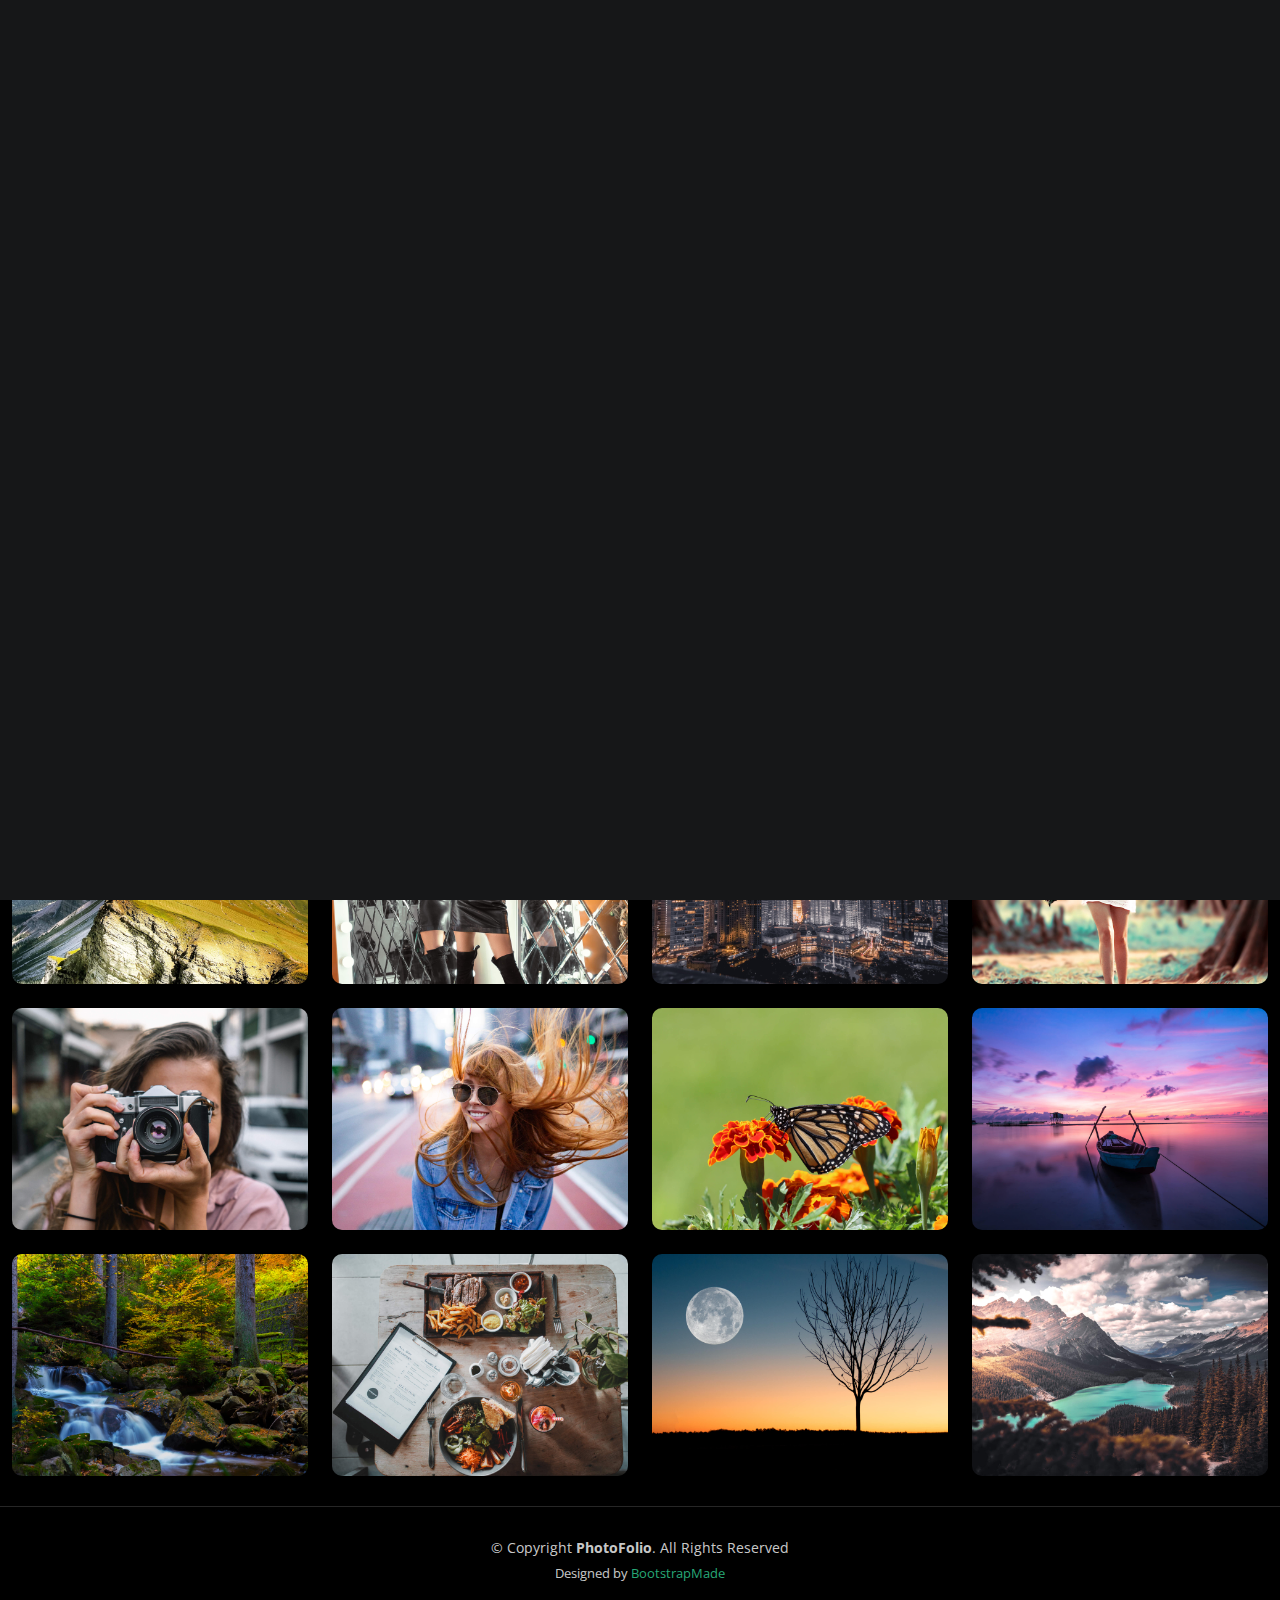
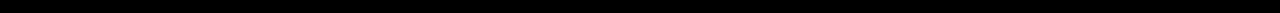
==== index.html @ cc8328d7 "Version 1.0.1" ====
<!DOCTYPE html>
<html lang="en">

<head>
  <meta charset="utf-8">
  <meta content="width=device-width, initial-scale=1.0" name="viewport">

  <title>PhotoFolio Bootstrap Template - Index</title>
  <meta content="" name="description">
  <meta content="" name="keywords">

  <!-- Favicons -->
  <link href="assets/img/favicon.png" rel="icon">
  <link href="assets/img/apple-touch-icon.png" rel="apple-touch-icon">

  <!-- Google Fonts -->
  <link rel="preconnect" href="https://fonts.googleapis.com">
  <link rel="preconnect" href="https://fonts.gstatic.com" crossorigin>
  <link href="https://fonts.googleapis.com/css2?family=Open+Sans:ital,wght@0,300;0,400;0,500;0,600;0,700;1,300;1,400;1,600;1,700&family=Inter:ital,wght@0,300;0,400;0,500;0,600;0,700;1,300;1,400;1,500;1,600;1,700&family=Cardo:ital,wght@0,400;0,700;1,400&display=swap" rel="stylesheet">

  <!-- Vendor CSS Files -->
  <link href="assets/vendor/bootstrap/css/bootstrap.min.css" rel="stylesheet">
  <link href="assets/vendor/bootstrap-icons/bootstrap-icons.css" rel="stylesheet">
  <link href="assets/vendor/swiper/swiper-bundle.min.css" rel="stylesheet">
  <link href="assets/vendor/glightbox/css/glightbox.min.css" rel="stylesheet">
  <link href="assets/vendor/aos/aos.css" rel="stylesheet">

  <!-- Template Main CSS File -->
  <link href="assets/css/main.css" rel="stylesheet">

  <!-- =======================================================
  * Template Name: PhotoFolio
  * Updated: Jul 27 2023 with Bootstrap v5.3.1
  * Template URL: https://bootstrapmade.com/photofolio-bootstrap-photography-website-template/
  * Author: BootstrapMade.com
  * License: https://bootstrapmade.com/license/
  ======================================================== -->
</head>

<body>

  <!-- ======= Header ======= -->
  <header id="header" class="header d-flex align-items-center fixed-top">
    <div class="container-fluid d-flex align-items-center justify-content-between">

      <a href="index.html" class="logo d-flex align-items-center  me-auto me-lg-0">
        <!-- Uncomment the line below if you also wish to use an image logo -->
        <!-- <img src="assets/img/logo.png" alt=""> -->
        <i class="bi bi-camera"></i>
        <h1>PhotoFolio</h1>
      </a>

      <nav id="navbar" class="navbar">
        <ul>
          <li><a href="index.html" class="active">Home</a></li>
          <li><a href="about.html">About</a></li>
          <li class="dropdown"><a href="#"><span>Gallery</span> <i class="bi bi-chevron-down dropdown-indicator"></i></a>
            <ul>
              <li><a href="gallery.html">Nature</a></li>
              <li><a href="gallery.html">People</a></li>
              <li><a href="gallery.html">Architecture</a></li>
              <li><a href="gallery.html">Animals</a></li>
              <li><a href="gallery.html">Sports</a></li>
              <li><a href="gallery.html">Travel</a></li>
              <li class="dropdown"><a href="#"><span>Sub Menu</span> <i class="bi bi-chevron-down dropdown-indicator"></i></a>
                <ul>
                  <li><a href="#">Sub Menu 1</a></li>
                  <li><a href="#">Sub Menu 2</a></li>
                  <li><a href="#">Sub Menu 3</a></li>
                </ul>
              </li>
            </ul>
          </li>
          <li><a href="services.html">Services</a></li>
          <li><a href="contact.html">Contact</a></li>
        </ul>
      </nav><!-- .navbar -->

      <div class="header-social-links">
        <a href="#" class="twitter"><i class="bi bi-twitter"></i></a>
        <a href="#" class="facebook"><i class="bi bi-facebook"></i></a>
        <a href="#" class="instagram"><i class="bi bi-instagram"></i></a>
        <a href="#" class="linkedin"><i class="bi bi-linkedin"></i></i></a>
      </div>
      <i class="mobile-nav-toggle mobile-nav-show bi bi-list"></i>
      <i class="mobile-nav-toggle mobile-nav-hide d-none bi bi-x"></i>

    </div>
  </header><!-- End Header -->

  <!-- ======= Hero Section ======= -->
  <section id="hero" class="hero d-flex flex-column justify-content-center align-items-center" data-aos="fade" data-aos-delay="1500">
    <div class="container">
      <div class="row justify-content-center">
        <div class="col-lg-6 text-center">
          <h2>I'm <span>Jenny Wilson</span> a Professional Photographer from New York City</h2>
          <p>Blanditiis praesentium aliquam illum tempore incidunt debitis dolorem magni est deserunt sed qui libero. Qui voluptas amet.</p>
          <a href="contact.html" class="btn-get-started">Available for hire</a>
        </div>
      </div>
    </div>
  </section><!-- End Hero Section -->

  <main id="main" data-aos="fade" data-aos-delay="1500">

    <!-- ======= Gallery Section ======= -->
    <section id="gallery" class="gallery">
      <div class="container-fluid">

        <div class="row gy-4 justify-content-center">
          <div class="col-xl-3 col-lg-4 col-md-6">
            <div class="gallery-item h-100">
              <img src="assets/img/gallery/gallery-1.jpg" class="img-fluid" alt="">
              <div class="gallery-links d-flex align-items-center justify-content-center">
                <a href="assets/img/gallery/gallery-1.jpg" title="Gallery 1" class="glightbox preview-link"><i class="bi bi-arrows-angle-expand"></i></a>
                <a href="gallery-single.html" class="details-link"><i class="bi bi-link-45deg"></i></a>
              </div>
            </div>
          </div><!-- End Gallery Item -->
          <div class="col-xl-3 col-lg-4 col-md-6">
            <div class="gallery-item h-100">
              <img src="assets/img/gallery/gallery-2.jpg" class="img-fluid" alt="">
              <div class="gallery-links d-flex align-items-center justify-content-center">
                <a href="assets/img/gallery/gallery-2.jpg" title="Gallery 2" class="glightbox preview-link"><i class="bi bi-arrows-angle-expand"></i></a>
                <a href="gallery-single.html" class="details-link"><i class="bi bi-link-45deg"></i></a>
              </div>
            </div>
          </div><!-- End Gallery Item -->
          <div class="col-xl-3 col-lg-4 col-md-6">
            <div class="gallery-item h-100">
              <img src="assets/img/gallery/gallery-3.jpg" class="img-fluid" alt="">
              <div class="gallery-links d-flex align-items-center justify-content-center">
                <a href="assets/img/gallery/gallery-3.jpg" title="Gallery 3" class="glightbox preview-link"><i class="bi bi-arrows-angle-expand"></i></a>
                <a href="gallery-single.html" class="details-link"><i class="bi bi-link-45deg"></i></a>
              </div>
            </div>
          </div><!-- End Gallery Item -->
          <div class="col-xl-3 col-lg-4 col-md-6">
            <div class="gallery-item h-100">
              <img src="assets/img/gallery/gallery-4.jpg" class="img-fluid" alt="">
              <div class="gallery-links d-flex align-items-center justify-content-center">
                <a href="assets/img/gallery/gallery-4.jpg" title="Gallery 4" class="glightbox preview-link"><i class="bi bi-arrows-angle-expand"></i></a>
                <a href="gallery-single.html" class="details-link"><i class="bi bi-link-45deg"></i></a>
              </div>
            </div>
          </div><!-- End Gallery Item -->
          <div class="col-xl-3 col-lg-4 col-md-6">
            <div class="gallery-item h-100">
              <img src="assets/img/gallery/gallery-5.jpg" class="img-fluid" alt="">
              <div class="gallery-links d-flex align-items-center justify-content-center">
                <a href="assets/img/gallery/gallery-5.jpg" title="Gallery 5" class="glightbox preview-link"><i class="bi bi-arrows-angle-expand"></i></a>
                <a href="gallery-single.html" class="details-link"><i class="bi bi-link-45deg"></i></a>
              </div>
            </div>
          </div><!-- End Gallery Item -->
          <div class="col-xl-3 col-lg-4 col-md-6">
            <div class="gallery-item h-100">
              <img src="assets/img/gallery/gallery-6.jpg" class="img-fluid" alt="">
              <div class="gallery-links d-flex align-items-center justify-content-center">
                <a href="assets/img/gallery/gallery-6.jpg" title="Gallery 6" class="glightbox preview-link"><i class="bi bi-arrows-angle-expand"></i></a>
                <a href="gallery-single.html" class="details-link"><i class="bi bi-link-45deg"></i></a>
              </div>
            </div>
          </div><!-- End Gallery Item -->
          <div class="col-xl-3 col-lg-4 col-md-6">
            <div class="gallery-item h-100">
              <img src="assets/img/gallery/gallery-7.jpg" class="img-fluid" alt="">
              <div class="gallery-links d-flex align-items-center justify-content-center">
                <a href="assets/img/gallery/gallery-7.jpg" title="Gallery 7" class="glightbox preview-link"><i class="bi bi-arrows-angle-expand"></i></a>
                <a href="gallery-single.html" class="details-link"><i class="bi bi-link-45deg"></i></a>
              </div>
            </div>
          </div><!-- End Gallery Item -->
          <div class="col-xl-3 col-lg-4 col-md-6">
            <div class="gallery-item h-100">
              <img src="assets/img/gallery/gallery-8.jpg" class="img-fluid" alt="">
              <div class="gallery-links d-flex align-items-center justify-content-center">
                <a href="assets/img/gallery/gallery-8.jpg" title="Gallery 8" class="glightbox preview-link"><i class="bi bi-arrows-angle-expand"></i></a>
                <a href="gallery-single.html" class="details-link"><i class="bi bi-link-45deg"></i></a>
              </div>
            </div>
          </div><!-- End Gallery Item -->
          <div class="col-xl-3 col-lg-4 col-md-6">
            <div class="gallery-item h-100">
              <img src="assets/img/gallery/gallery-9.jpg" class="img-fluid" alt="">
              <div class="gallery-links d-flex align-items-center justify-content-center">
                <a href="assets/img/gallery/gallery-9.jpg" title="Gallery 9" class="glightbox preview-link"><i class="bi bi-arrows-angle-expand"></i></a>
                <a href="gallery-single.html" class="details-link"><i class="bi bi-link-45deg"></i></a>
              </div>
            </div>
          </div><!-- End Gallery Item -->
          <div class="col-xl-3 col-lg-4 col-md-6">
            <div class="gallery-item h-100">
              <img src="assets/img/gallery/gallery-10.jpg" class="img-fluid" alt="">
              <div class="gallery-links d-flex align-items-center justify-content-center">
                <a href="assets/img/gallery/gallery-10.jpg" title="Gallery 10" class="glightbox preview-link"><i class="bi bi-arrows-angle-expand"></i></a>
                <a href="gallery-single.html" class="details-link"><i class="bi bi-link-45deg"></i></a>
              </div>
            </div>
          </div><!-- End Gallery Item -->
          <div class="col-xl-3 col-lg-4 col-md-6">
            <div class="gallery-item h-100">
              <img src="assets/img/gallery/gallery-11.jpg" class="img-fluid" alt="">
              <div class="gallery-links d-flex align-items-center justify-content-center">
                <a href="assets/img/gallery/gallery-11.jpg" title="Gallery 11" class="glightbox preview-link"><i class="bi bi-arrows-angle-expand"></i></a>
                <a href="gallery-single.html" class="details-link"><i class="bi bi-link-45deg"></i></a>
              </div>
            </div>
          </div><!-- End Gallery Item -->
          <div class="col-xl-3 col-lg-4 col-md-6">
            <div class="gallery-item h-100">
              <img src="assets/img/gallery/gallery-12.jpg" class="img-fluid" alt="">
              <div class="gallery-links d-flex align-items-center justify-content-center">
                <a href="assets/img/gallery/gallery-12.jpg" title="Gallery 12" class="glightbox preview-link"><i class="bi bi-arrows-angle-expand"></i></a>
                <a href="gallery-single.html" class="details-link"><i class="bi bi-link-45deg"></i></a>
              </div>
            </div>
          </div><!-- End Gallery Item -->
          <div class="col-xl-3 col-lg-4 col-md-6">
            <div class="gallery-item h-100">
              <img src="assets/img/gallery/gallery-13.jpg" class="img-fluid" alt="">
              <div class="gallery-links d-flex align-items-center justify-content-center">
                <a href="assets/img/gallery/gallery-13.jpg" title="Gallery 13" class="glightbox preview-link"><i class="bi bi-arrows-angle-expand"></i></a>
                <a href="gallery-single.html" class="details-link"><i class="bi bi-link-45deg"></i></a>
              </div>
            </div>
          </div><!-- End Gallery Item -->
          <div class="col-xl-3 col-lg-4 col-md-6">
            <div class="gallery-item h-100">
              <img src="assets/img/gallery/gallery-14.jpg" class="img-fluid" alt="">
              <div class="gallery-links d-flex align-items-center justify-content-center">
                <a href="assets/img/gallery/gallery-14.jpg" title="Gallery 14" class="glightbox preview-link"><i class="bi bi-arrows-angle-expand"></i></a>
                <a href="gallery-single.html" class="details-link"><i class="bi bi-link-45deg"></i></a>
              </div>
            </div>
          </div><!-- End Gallery Item -->
          <div class="col-xl-3 col-lg-4 col-md-6">
            <div class="gallery-item h-100">
              <img src="assets/img/gallery/gallery-15.jpg" class="img-fluid" alt="">
              <div class="gallery-links d-flex align-items-center justify-content-center">
                <a href="assets/img/gallery/gallery-15.jpg" title="Gallery 15" class="glightbox preview-link"><i class="bi bi-arrows-angle-expand"></i></a>
                <a href="gallery-single.html" class="details-link"><i class="bi bi-link-45deg"></i></a>
              </div>
            </div>
          </div><!-- End Gallery Item -->
          <div class="col-xl-3 col-lg-4 col-md-6">
            <div class="gallery-item h-100">
              <img src="assets/img/gallery/gallery-16.jpg" class="img-fluid" alt="">
              <div class="gallery-links d-flex align-items-center justify-content-center">
                <a href="assets/img/gallery/gallery-16.jpg" title="Gallery 16" class="glightbox preview-link"><i class="bi bi-arrows-angle-expand"></i></a>
                <a href="gallery-single.html" class="details-link"><i class="bi bi-link-45deg"></i></a>
              </div>
            </div>
          </div><!-- End Gallery Item -->

        </div>

      </div>
    </section><!-- End Gallery Section -->

  </main><!-- End #main -->

  <!-- ======= Footer ======= -->
  <footer id="footer" class="footer">
    <div class="container">
      <div class="copyright">
        &copy; Copyright <strong><span>PhotoFolio</span></strong>. All Rights Reserved
      </div>
      <div class="credits">
        <!-- All the links in the footer should remain intact. -->
        <!-- You can delete the links only if you purchased the pro version. -->
        <!-- Licensing information: https://bootstrapmade.com/license/ -->
        <!-- Purchase the pro version with working PHP/AJAX contact form: https://bootstrapmade.com/photofolio-bootstrap-photography-website-template/ -->
        Designed by <a href="https://bootstrapmade.com/">BootstrapMade</a>
      </div>
    </div>
  </footer><!-- End Footer -->

  <a href="#" class="scroll-top d-flex align-items-center justify-content-center"><i class="bi bi-arrow-up-short"></i></a>

  <div id="preloader">
    <div class="line"></div>
  </div>

  <!-- Vendor JS Files -->
  <script src="assets/vendor/bootstrap/js/bootstrap.bundle.min.js"></script>
  <script src="assets/vendor/swiper/swiper-bundle.min.js"></script>
  <script src="assets/vendor/glightbox/js/glightbox.min.js"></script>
  <script src="assets/vendor/aos/aos.js"></script>
  <script src="assets/vendor/php-email-form/validate.js"></script>

  <!-- Template Main JS File -->
  <script src="assets/js/main.js"></script>

</body>

</html>
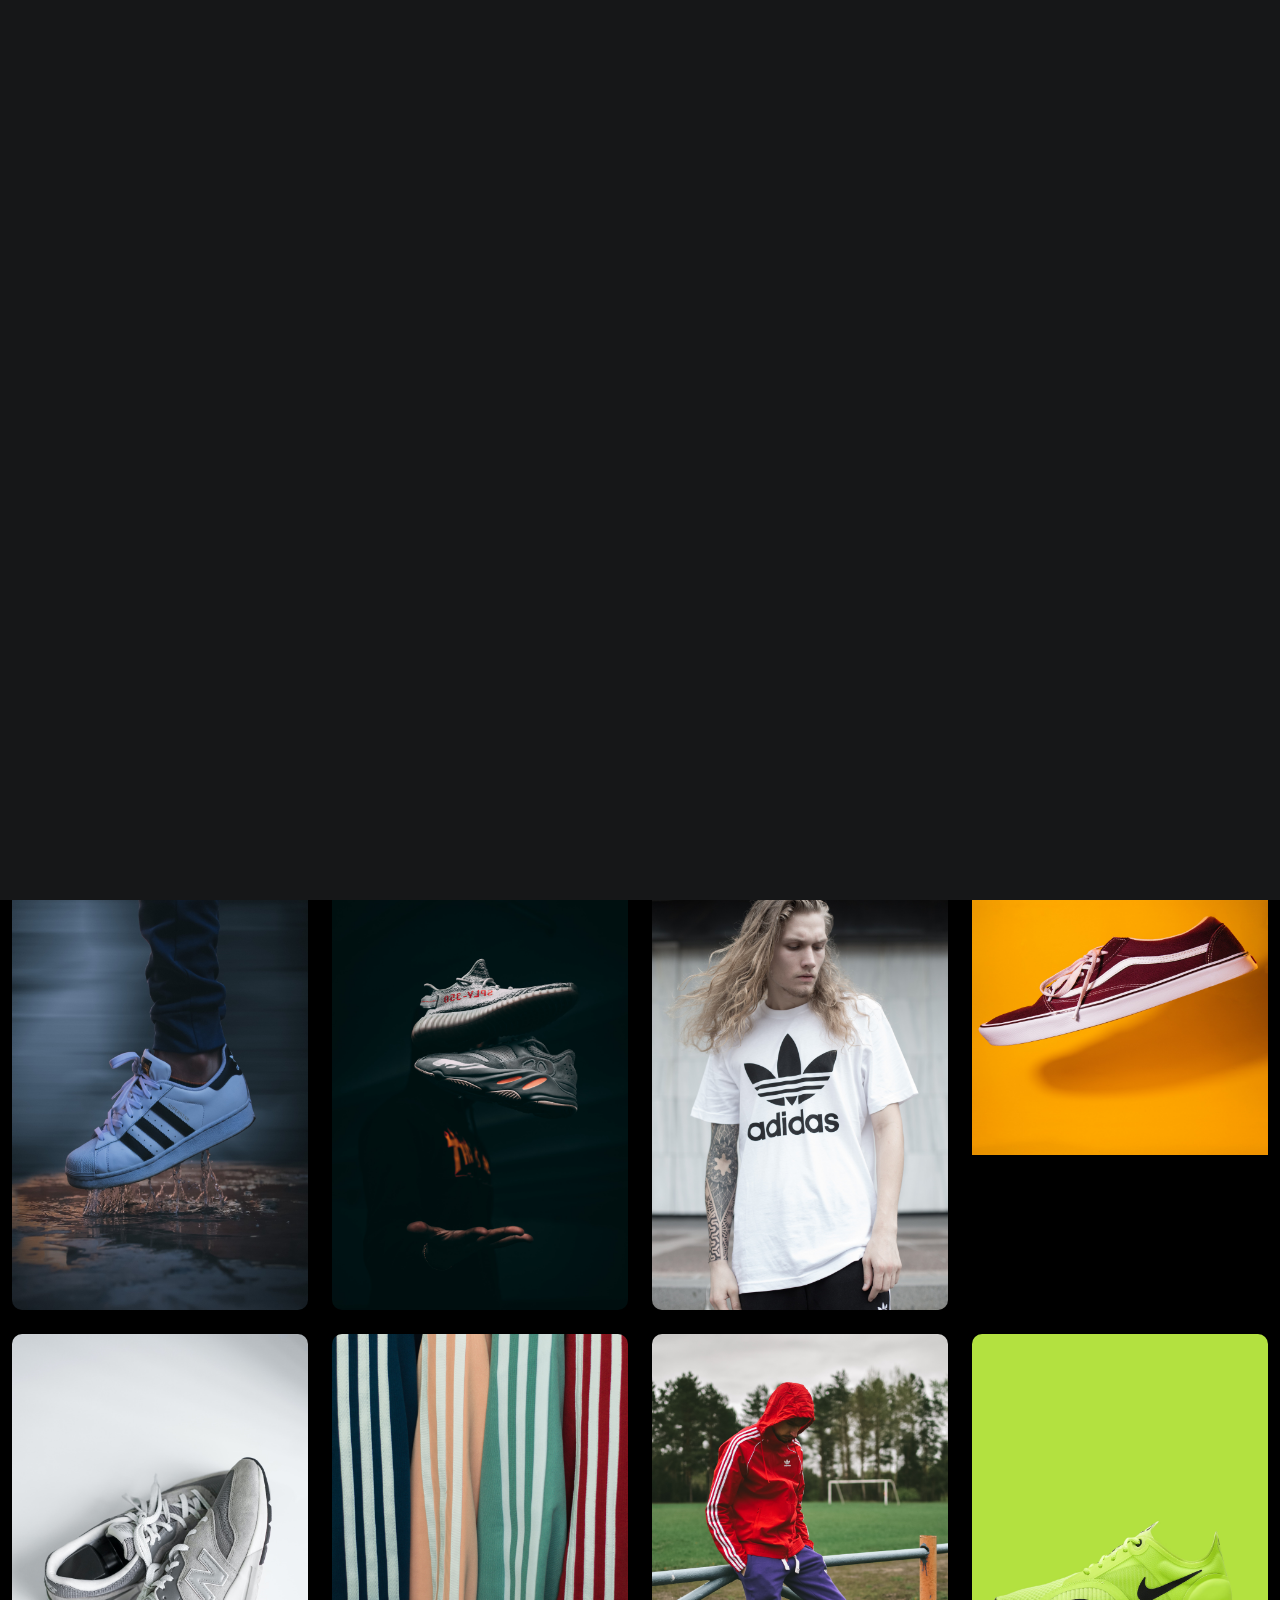
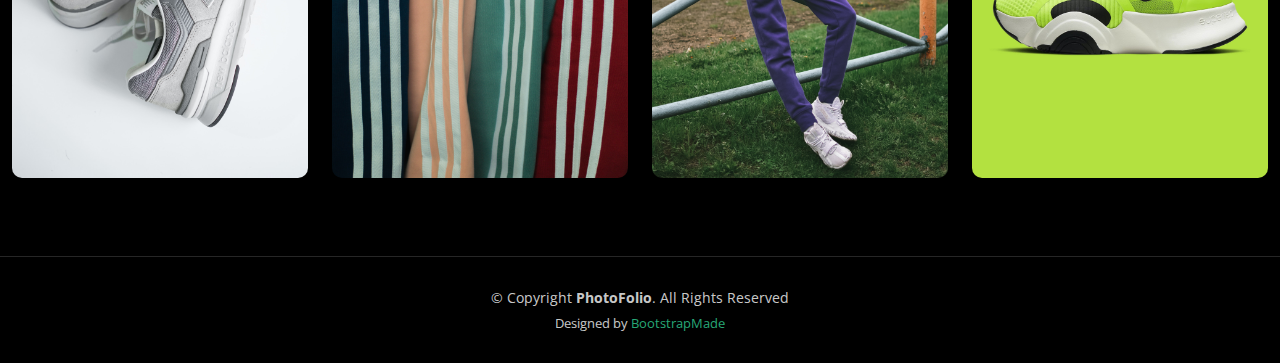
==== commit a6a28ee8: "Version 1.0.2" ====
--- a/index.html
+++ b/index.html
@@ -5,7 +5,7 @@
   <meta charset="utf-8">
   <meta content="width=device-width, initial-scale=1.0" name="viewport">
 
-  <title>PhotoFolio Bootstrap Template - Index</title>
+  <title>Tienda Virtual de Isaac - Sports ⚡⚡⚡</title>
   <meta content="" name="description">
   <meta content="" name="keywords">
 
@@ -47,7 +47,7 @@
         <!-- Uncomment the line below if you also wish to use an image logo -->
         <!-- <img src="assets/img/logo.png" alt=""> -->
         <i class="bi bi-camera"></i>
-        <h1>PhotoFolio</h1>
+        <h1>Logo</h1>
       </a>
 
       <nav id="navbar" class="navbar">
@@ -93,8 +93,8 @@
     <div class="container">
       <div class="row justify-content-center">
         <div class="col-lg-6 text-center">
-          <h2>I'm <span>Jenny Wilson</span> a Professional Photographer from New York City</h2>
-          <p>Blanditiis praesentium aliquam illum tempore incidunt debitis dolorem magni est deserunt sed qui libero. Qui voluptas amet.</p>
+          <h2>Tienda Sports</h2>
+          <p>Tienda Virtual, canzado deportivo, camisetas, playeras, y mas.</p>
           <a href="contact.html" class="btn-get-started">Available for hire</a>
         </div>
       </div>
@@ -113,9 +113,9 @@
               <img src="assets/img/gallery/gallery-1.jpg" class="img-fluid" alt="">
               <div class="gallery-links d-flex align-items-center justify-content-center">
                 <a href="assets/img/gallery/gallery-1.jpg" title="Gallery 1" class="glightbox preview-link"><i class="bi bi-arrows-angle-expand"></i></a>
-                <a href="gallery-single.html" class="details-link"><i class="bi bi-link-45deg"></i></a>
-              </div>
-            </div>
+                <a href="gallery-single.html" class="details-link"><i class="bi bi-link-45deg"></i>sdsd</a>
+              </div> asas
+            </div> 
           </div><!-- End Gallery Item -->
           <div class="col-xl-3 col-lg-4 col-md-6">
             <div class="gallery-item h-100">
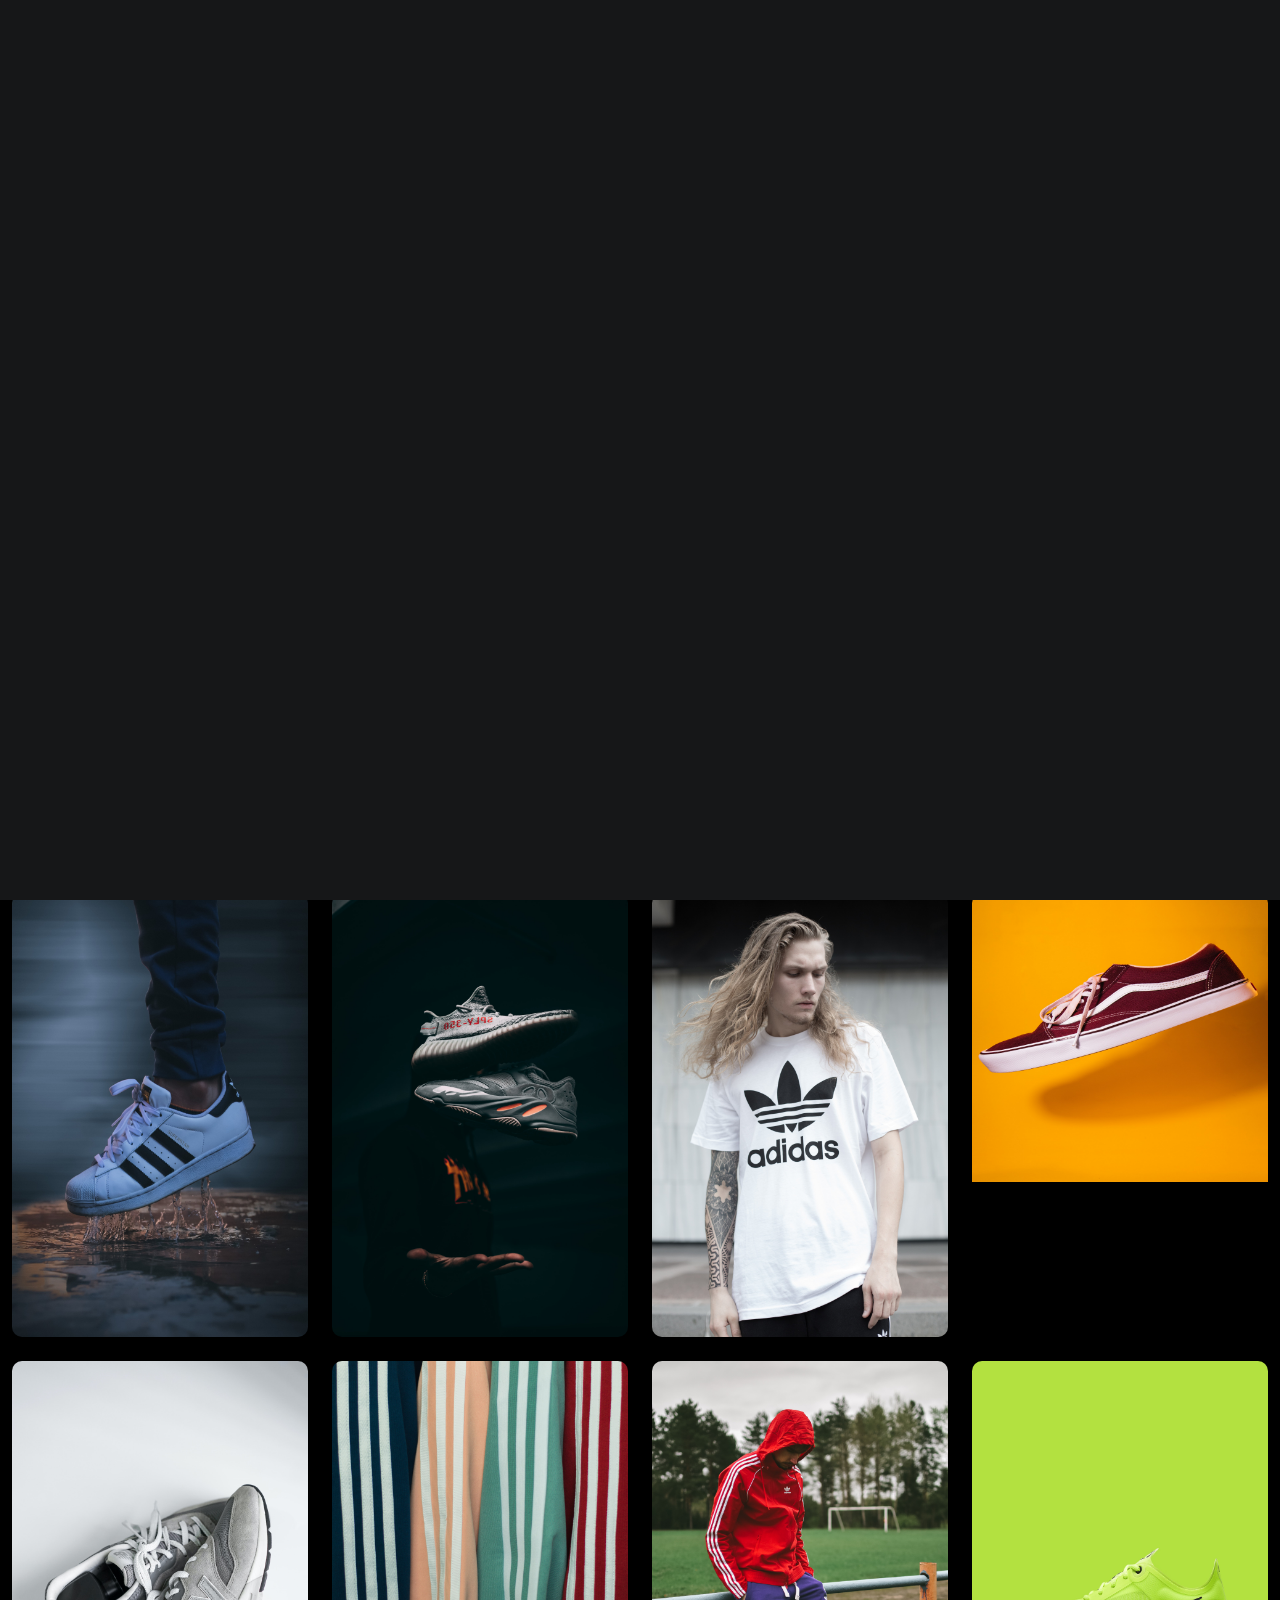
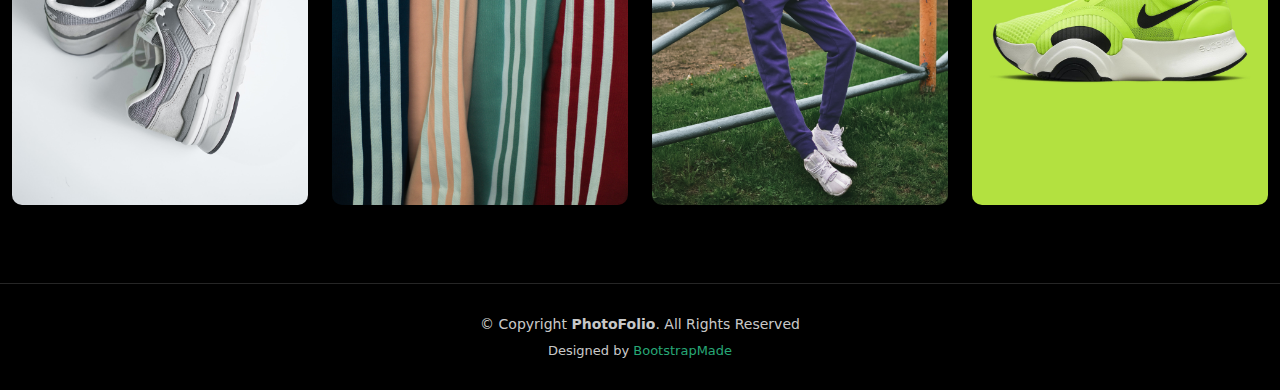
==== commit efcae4f6: "Version 1.5.1" ====
--- a/index.html
+++ b/index.html
@@ -5,7 +5,7 @@
   <meta charset="utf-8">
   <meta content="width=device-width, initial-scale=1.0" name="viewport">
 
-  <title>Tienda Virtual de Isaac - Sports ⚡⚡⚡</title>
+  <title>⚡⚡ EMPORIUM SPORTS ⚡⚡</title>
   <meta content="" name="description">
   <meta content="" name="keywords">
 
@@ -13,10 +13,10 @@
   <link href="assets/img/favicon.png" rel="icon">
   <link href="assets/img/apple-touch-icon.png" rel="apple-touch-icon">
 
-  <!-- Google Fonts -->
+  <!-- Google Fonts 
   <link rel="preconnect" href="https://fonts.googleapis.com">
   <link rel="preconnect" href="https://fonts.gstatic.com" crossorigin>
-  <link href="https://fonts.googleapis.com/css2?family=Open+Sans:ital,wght@0,300;0,400;0,500;0,600;0,700;1,300;1,400;1,600;1,700&family=Inter:ital,wght@0,300;0,400;0,500;0,600;0,700;1,300;1,400;1,500;1,600;1,700&family=Cardo:ital,wght@0,400;0,700;1,400&display=swap" rel="stylesheet">
+    <link href="https://fonts.googleapis.com/css2?family=Open+Sans:ital,wght@0,300;0,400;0,500;0,600;0,700;1,300;1,400;1,600;1,700&family=Inter:ital,wght@0,300;0,400;0,500;0,600;0,700;1,300;1,400;1,500;1,600;1,700&family=Cardo:ital,wght@0,400;0,700;1,400&display=swap" rel="stylesheet"> -->
 
   <!-- Vendor CSS Files -->
   <link href="assets/vendor/bootstrap/css/bootstrap.min.css" rel="stylesheet">
@@ -27,6 +27,13 @@
 
   <!-- Template Main CSS File -->
   <link href="assets/css/main.css" rel="stylesheet">
+
+  <style type="text/css">
+    
+
+
+  </style>
+
 
   <!-- =======================================================
   * Template Name: PhotoFolio
@@ -35,6 +42,7 @@
   * Author: BootstrapMade.com
   * License: https://bootstrapmade.com/license/
   ======================================================== -->
+
 </head>
 
 <body>
@@ -47,7 +55,7 @@
         <!-- Uncomment the line below if you also wish to use an image logo -->
         <!-- <img src="assets/img/logo.png" alt=""> -->
         <i class="bi bi-camera"></i>
-        <h1>Logo</h1>
+        <h1> EMPORIUM SPORTS ⚡</h1>
       </a>
 
       <nav id="navbar" class="navbar">
@@ -93,7 +101,9 @@
     <div class="container">
       <div class="row justify-content-center">
         <div class="col-lg-6 text-center">
-          <h2>Tienda Sports</h2>
+          <h2>
+           EMPORIUM SPORTS 
+         </h2>
           <p>Tienda Virtual, canzado deportivo, camisetas, playeras, y mas.</p>
           <a href="contact.html" class="btn-get-started">Available for hire</a>
         </div>
--- a/assets/css/main.css
+++ b/assets/css/main.css
@@ -12,8 +12,8 @@
 --------------------------------------------------------------*/
 /* Fonts */
 :root {
-  --font-default: "Open Sans", system-ui, -apple-system, "Segoe UI", Roboto, "Helvetica Neue", Arial, "Noto Sans", "Liberation Sans", sans-serif, "Apple Color Emoji", "Segoe UI Emoji", "Segoe UI Symbol", "Noto Color Emoji";
-  --font-primary: "Inter", sans-serif;
+  --font-default: "Open Sans", system-ui, -apple-system, "Segoe UI", "Helvetica Neue", Arial, "Noto Sans", "Liberation Sans", sans-serif, "Apple Color Emoji", "Segoe UI Emoji", "Segoe UI Symbol", "Noto Color Emoji";
+  --font-primary: 
   --font-secondary: "Cardo", sans-serif;
 }
 
@@ -49,12 +49,13 @@
 }
 
 h1,
-h2,
+
 h3,
 h4,
 h5,
 h6 {
-  font-family: var(--font-primary);
+  /*font-family: var(--font-primary);*/
+  
 }
 
 /*--------------------------------------------------------------
@@ -73,7 +74,7 @@
   letter-spacing: 2px;
   text-transform: uppercase;
   color: rgba(255, 255, 255, 0.6);
-  font-family: var(--font-primary);
+  
 }
 
 .section-header h2::after {
@@ -83,6 +84,7 @@
   display: inline-block;
   background: #5bd9a9;
   margin: 4px 10px;
+  
 }
 
 .section-header p {
@@ -107,7 +109,7 @@
   font-size: 56px;
   font-weight: 500;
   color: #fff;
-  font-family: var(--font-secondary);
+  
 }
 
 @media (max-width: 768px) {
@@ -298,12 +300,12 @@
   margin-right: 8px;
 }
 
-.header .logo h1 {
+.header .logo {
   font-size: 32px;
   margin: 0;
   font-weight: 400;
   color: #fff;
-  font-family: var(--font-secondary);
+  
 }
 
 .header .logo i {
@@ -585,7 +587,7 @@
 .about .content h2 {
   font-weight: 700;
   font-size: 24px;
-  color: var(--color-primary);
+  
 }
 
 .about .content ul {
@@ -878,7 +880,7 @@
   font-weight: 700;
   margin-bottom: 20px;
   color: #fff;
-  font-family: var(--font-secondary);
+  
 }
 
 .gallery-single .portfolio-description p {
@@ -1187,7 +1189,7 @@
   font-size: 38px;
   font-weight: 700;
   color: #fff;
-  font-family: var(--font-secondary);
+  
 }
 
 .hero h2 span {
@@ -1195,6 +1197,7 @@
   z-index: 1;
   padding: 0 5px;
   display: inline-block;
+  
 }
 
 .hero h2 span:before {
@@ -1204,7 +1207,8 @@
   bottom: 0;
   left: 0;
   right: 0;
-  background: var(--color-primary);
+  
+
   z-index: -1;
 }
 
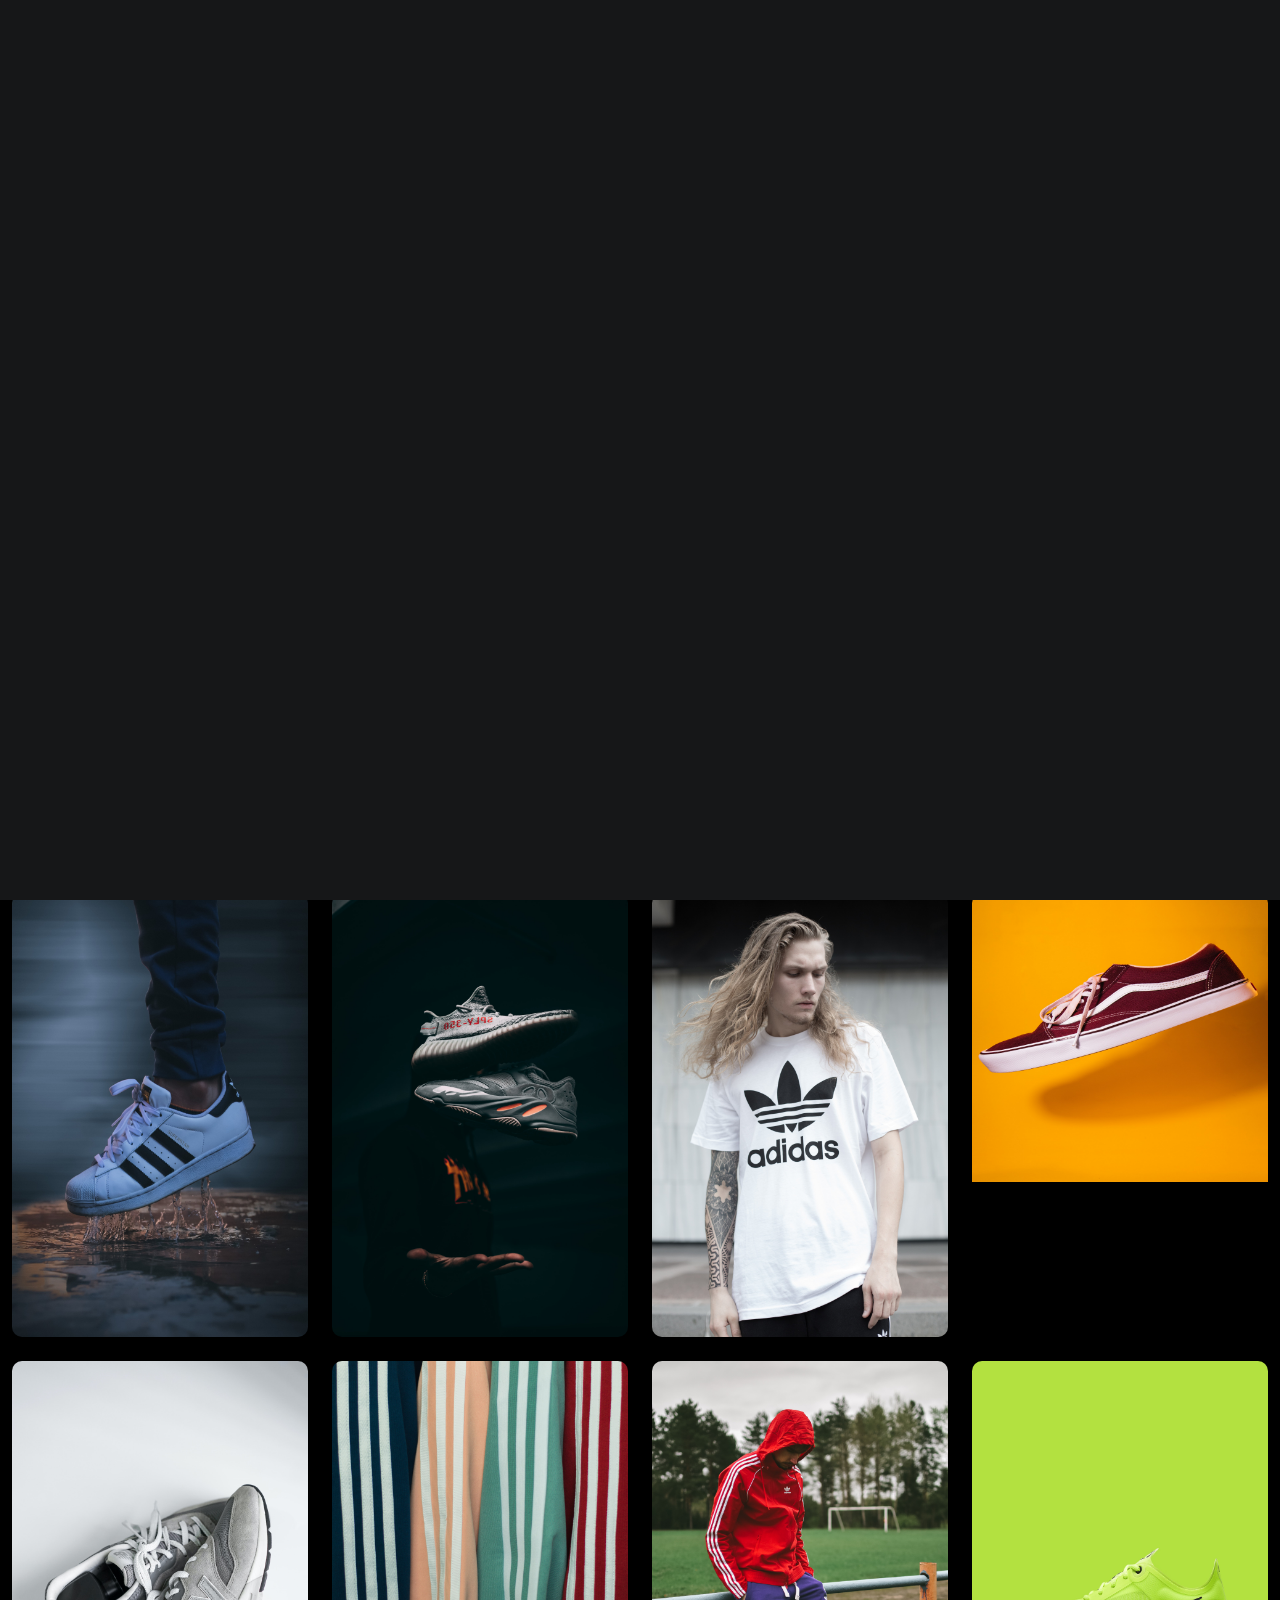
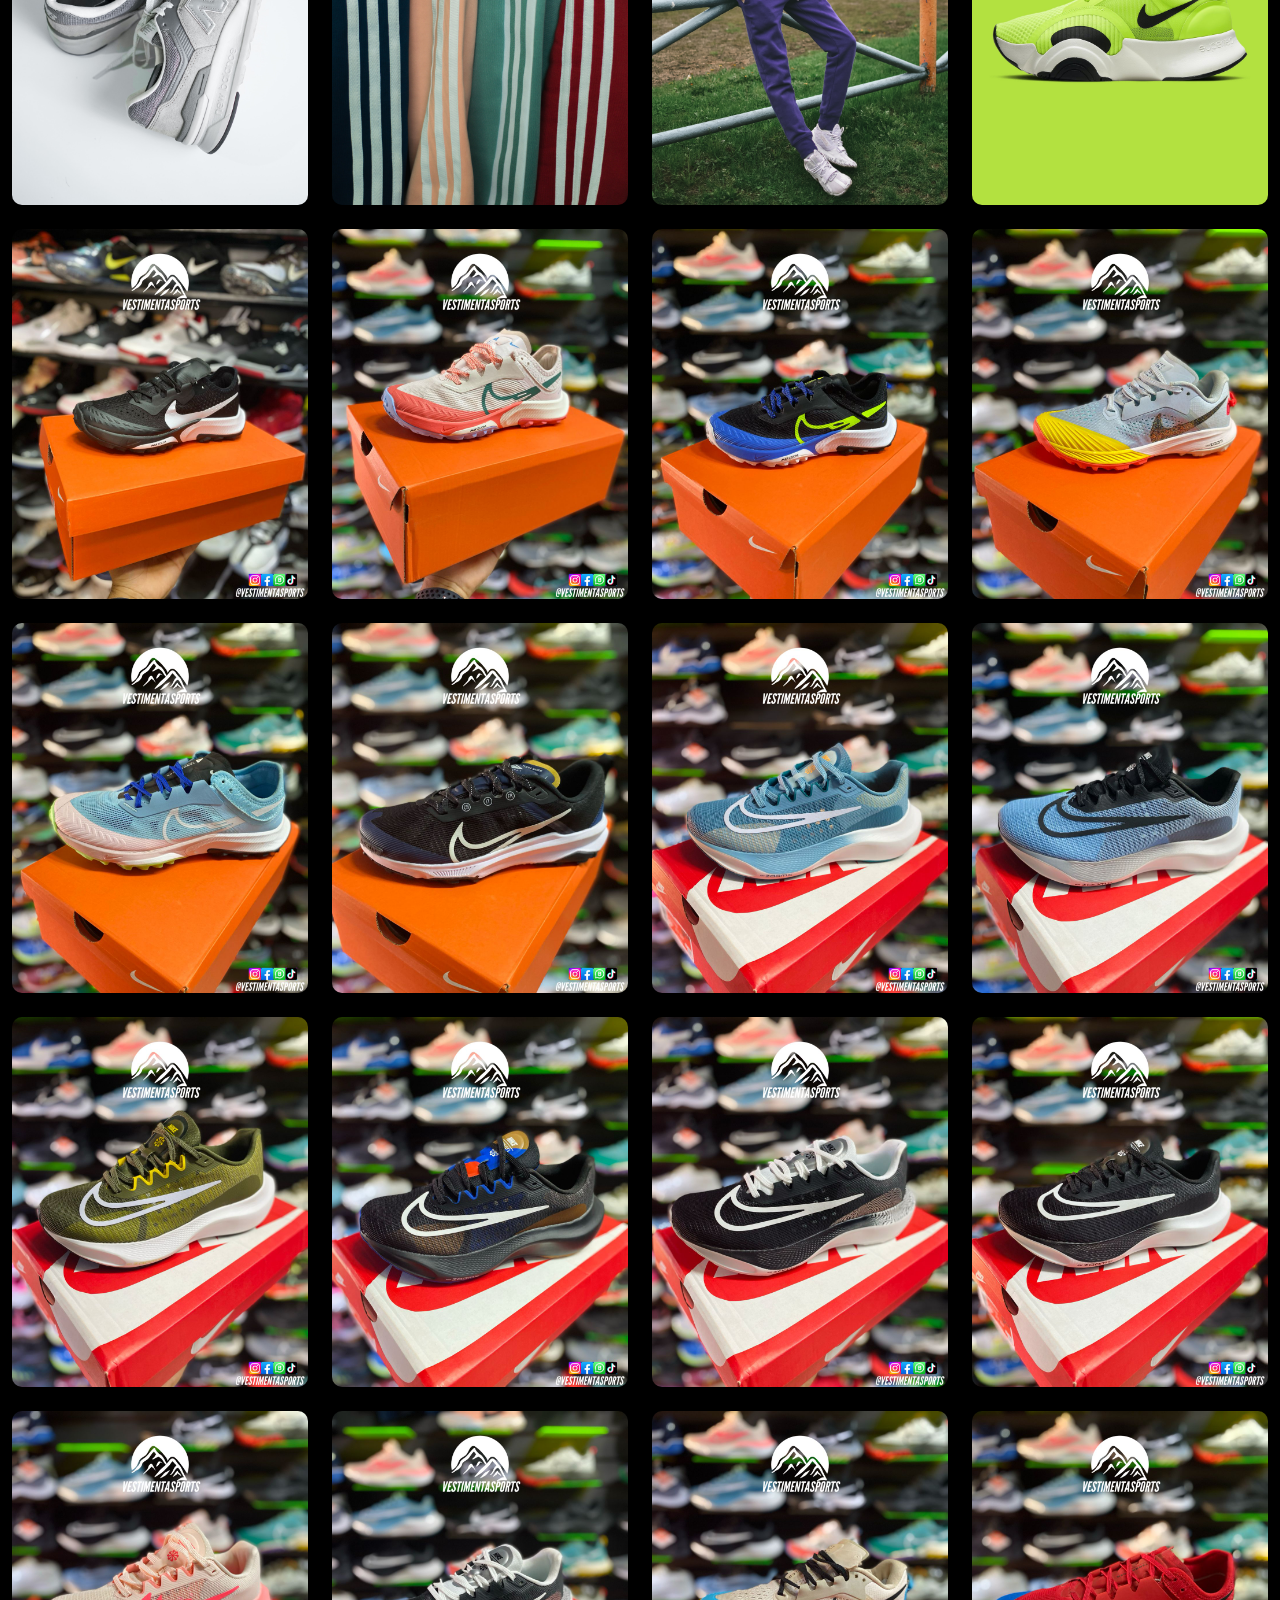
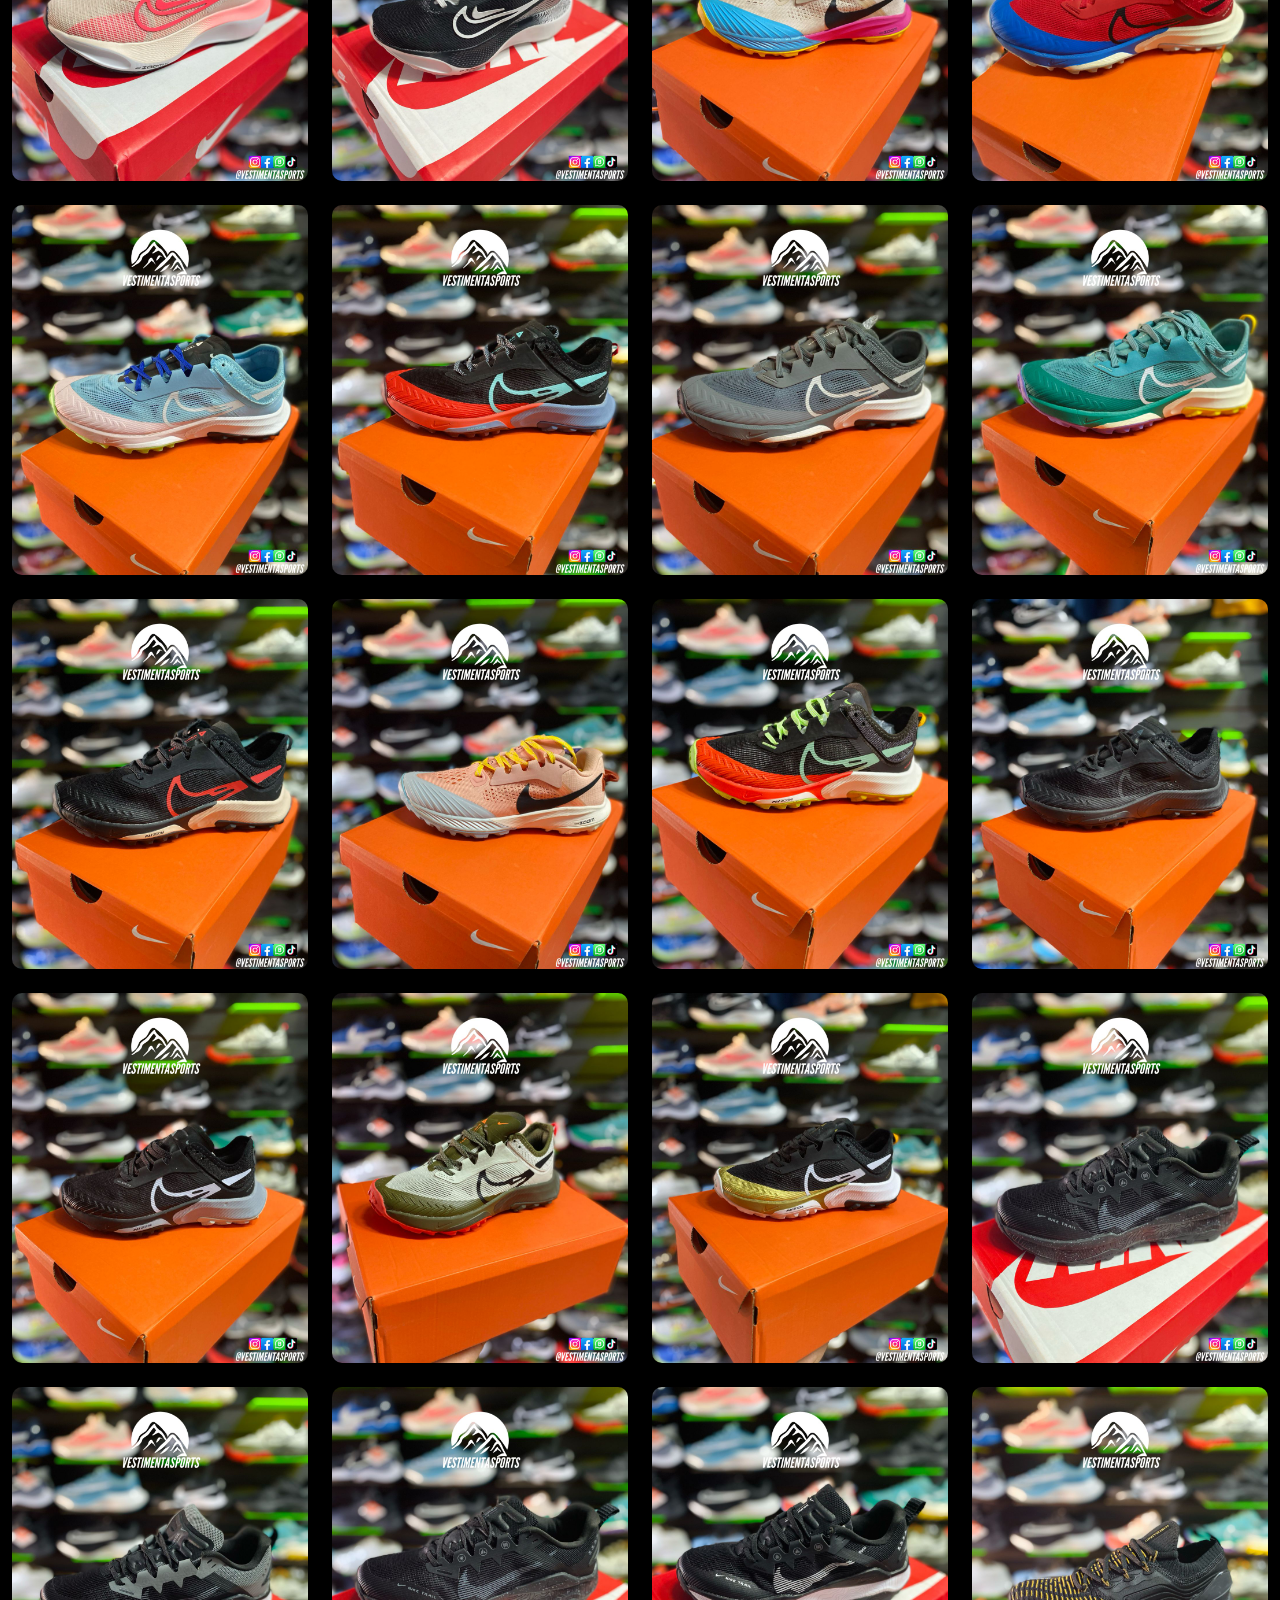
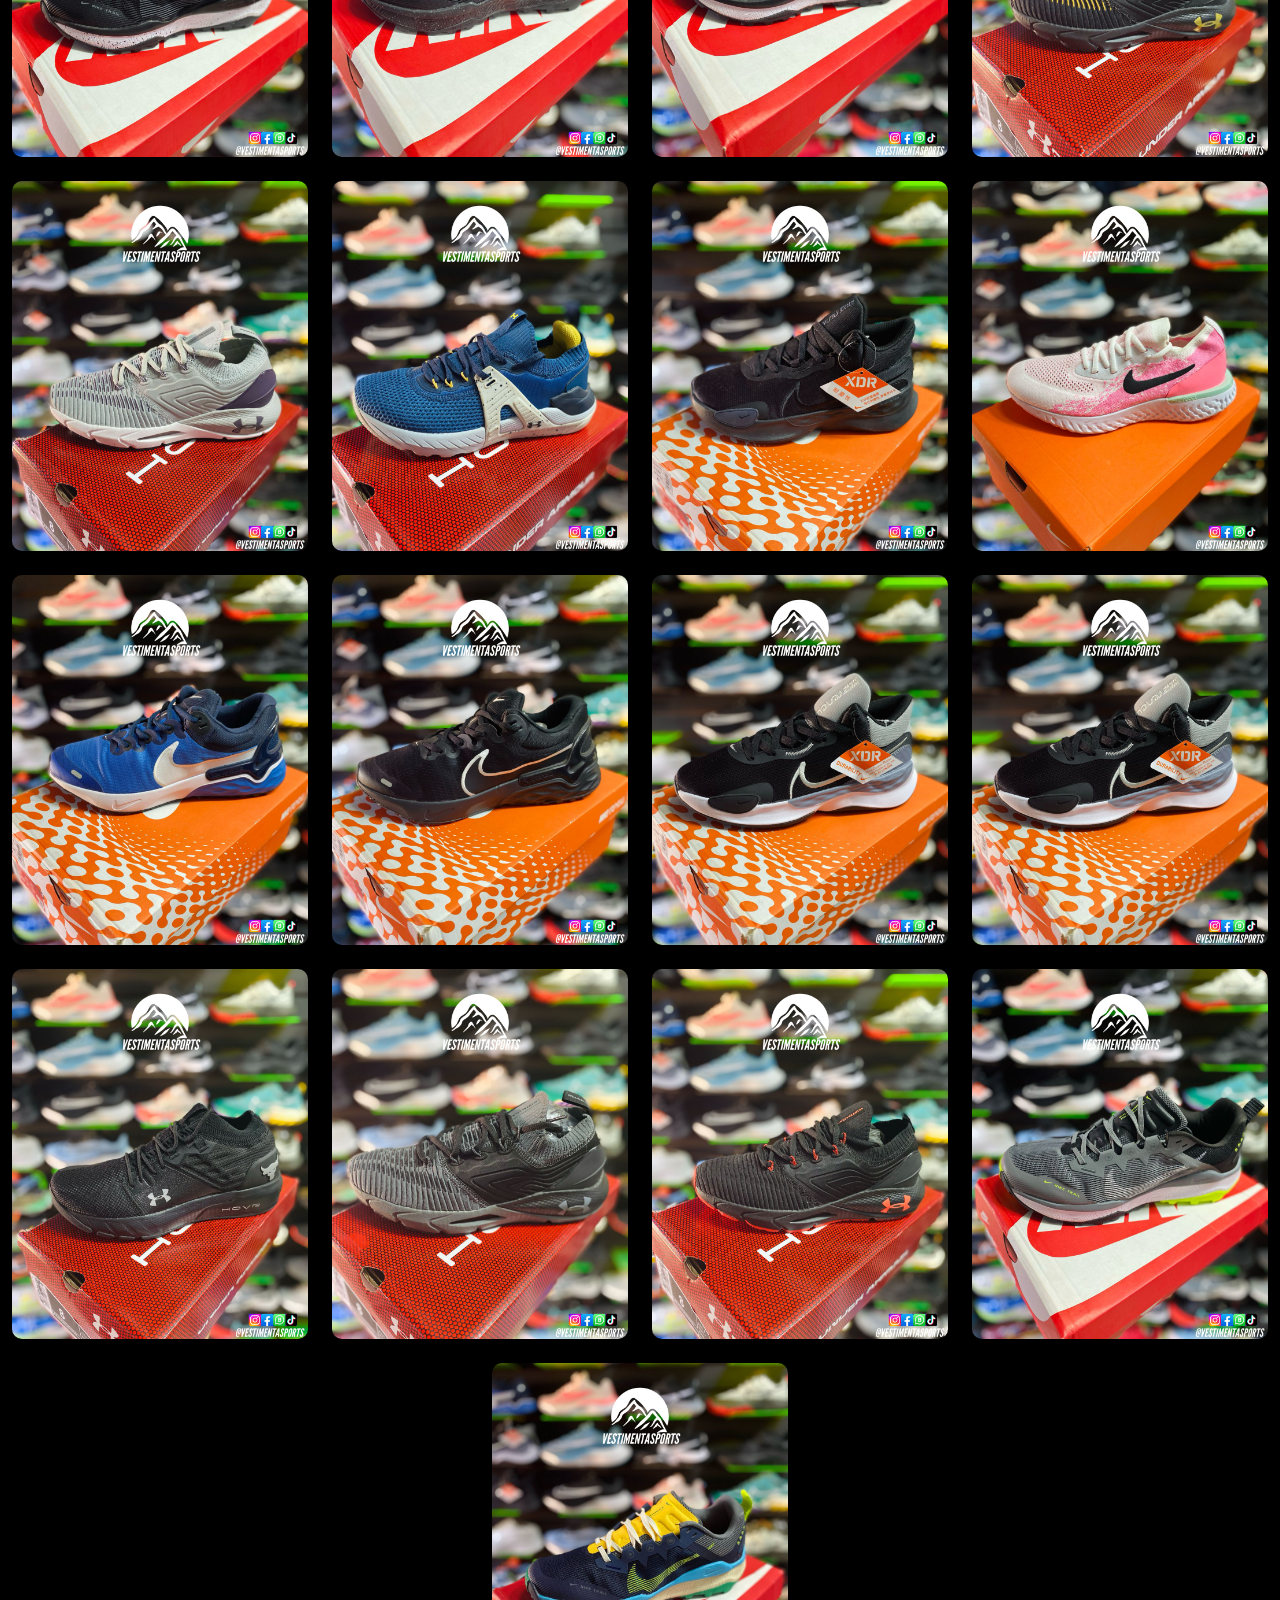
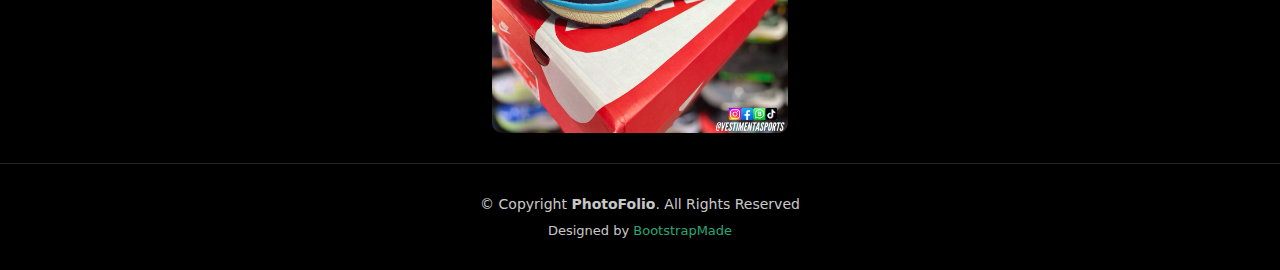
==== commit 8aa92b26: "Version 1.6.0" ====
--- a/index.html
+++ b/index.html
@@ -5,7 +5,7 @@
   <meta charset="utf-8">
   <meta content="width=device-width, initial-scale=1.0" name="viewport">
 
-  <title>⚡⚡ EMPORIUM SPORTS ⚡⚡</title>
+  <title>⚡⚡ VESTIMENTAS SPORTS ⚡⚡</title>
   <meta content="" name="description">
   <meta content="" name="keywords">
 
@@ -55,14 +55,14 @@
         <!-- Uncomment the line below if you also wish to use an image logo -->
         <!-- <img src="assets/img/logo.png" alt=""> -->
         <i class="bi bi-camera"></i>
-        <h1> EMPORIUM SPORTS ⚡</h1>
+        <h3> VESTIMENTAS SPORTS ⚡</h3>
       </a>
 
       <nav id="navbar" class="navbar">
         <ul>
-          <li><a href="index.html" class="active">Home</a></li>
-          <li><a href="about.html">About</a></li>
-          <li class="dropdown"><a href="#"><span>Gallery</span> <i class="bi bi-chevron-down dropdown-indicator"></i></a>
+          <li><a href="index.html" class="active">INICIO</a></li>
+          <li><a href="about.html">ACERCA</a></li>
+          <li class="dropdown"><a href="#"><span>GALERIA</span> <i class="bi bi-chevron-down dropdown-indicator"></i></a>
             <ul>
               <li><a href="gallery.html">Nature</a></li>
               <li><a href="gallery.html">People</a></li>
@@ -102,10 +102,10 @@
       <div class="row justify-content-center">
         <div class="col-lg-6 text-center">
           <h2>
-           EMPORIUM SPORTS 
+           VESTIMENTAS SPORTS 
          </h2>
           <p>Tienda Virtual, canzado deportivo, camisetas, playeras, y mas.</p>
-          <a href="contact.html" class="btn-get-started">Available for hire</a>
+          <a href="contact.html" class="btn-get-started">Mas informacion al proveedor</a>
         </div>
       </div>
     </div>
@@ -261,7 +261,377 @@
                 <a href="gallery-single.html" class="details-link"><i class="bi bi-link-45deg"></i></a>
               </div>
             </div>
-          </div><!-- End Gallery Item -->
+          </div>
+          <div class="col-xl-3 col-lg-4 col-md-6">
+            <div class="gallery-item h-100">
+              <img src="assets/img/gallery/gallery-17.jpg" class="img-fluid" alt="">
+              <div class="gallery-links d-flex align-items-center justify-content-center">
+                <a href="assets/img/gallery/gallery-17.jpg" title="Gallery 16" class="glightbox preview-link"><i class="bi bi-arrows-angle-expand"></i></a>
+                <a href="gallery-single.html" class="details-link"><i class="bi bi-link-45deg"></i></a>
+              </div>
+            </div>
+          </div>
+          <div class="col-xl-3 col-lg-4 col-md-6">
+            <div class="gallery-item h-100">
+              <img src="assets/img/gallery/gallery-18.jpg" class="img-fluid" alt="">
+              <div class="gallery-links d-flex align-items-center justify-content-center">
+                <a href="assets/img/gallery/gallery-18.jpg" title="Gallery 16" class="glightbox preview-link"><i class="bi bi-arrows-angle-expand"></i></a>
+                <a href="gallery-single.html" class="details-link"><i class="bi bi-link-45deg"></i></a>
+              </div>
+            </div>
+          </div>
+          <div class="col-xl-3 col-lg-4 col-md-6">
+            <div class="gallery-item h-100">
+              <img src="assets/img/gallery/gallery-19.jpg" class="img-fluid" alt="">
+              <div class="gallery-links d-flex align-items-center justify-content-center">
+                <a href="assets/img/gallery/gallery-19.jpg" title="Gallery 16" class="glightbox preview-link"><i class="bi bi-arrows-angle-expand"></i></a>
+                <a href="gallery-single.html" class="details-link"><i class="bi bi-link-45deg"></i></a>
+              </div>
+            </div>
+          </div>
+          <div class="col-xl-3 col-lg-4 col-md-6">
+            <div class="gallery-item h-100">
+              <img src="assets/img/gallery/gallery-20.jpg" class="img-fluid" alt="">
+              <div class="gallery-links d-flex align-items-center justify-content-center">
+                <a href="assets/img/gallery/gallery-20.jpg" title="Gallery 16" class="glightbox preview-link"><i class="bi bi-arrows-angle-expand"></i></a>
+                <a href="gallery-single.html" class="details-link"><i class="bi bi-link-45deg"></i></a>
+              </div>
+            </div>
+          </div>
+          <div class="col-xl-3 col-lg-4 col-md-6">
+            <div class="gallery-item h-100">
+              <img src="assets/img/gallery/gallery-21.jpg" class="img-fluid" alt="">
+              <div class="gallery-links d-flex align-items-center justify-content-center">
+                <a href="assets/img/gallery/gallery-21.jpg" title="Gallery 16" class="glightbox preview-link"><i class="bi bi-arrows-angle-expand"></i></a>
+                <a href="gallery-single.html" class="details-link"><i class="bi bi-link-45deg"></i></a>
+              </div>
+            </div>
+          </div>
+          <div class="col-xl-3 col-lg-4 col-md-6">
+            <div class="gallery-item h-100">
+              <img src="assets/img/gallery/gallery-22.jpg" class="img-fluid" alt="">
+              <div class="gallery-links d-flex align-items-center justify-content-center">
+                <a href="assets/img/gallery/gallery-22.jpg" title="Gallery 16" class="glightbox preview-link"><i class="bi bi-arrows-angle-expand"></i></a>
+                <a href="gallery-single.html" class="details-link"><i class="bi bi-link-45deg"></i></a>
+              </div>
+            </div>
+          </div>
+          <div class="col-xl-3 col-lg-4 col-md-6">
+            <div class="gallery-item h-100">
+              <img src="assets/img/gallery/gallery-23.jpg" class="img-fluid" alt="">
+              <div class="gallery-links d-flex align-items-center justify-content-center">
+                <a href="assets/img/gallery/gallery-23.jpg" title="Gallery 16" class="glightbox preview-link"><i class="bi bi-arrows-angle-expand"></i></a>
+                <a href="gallery-single.html" class="details-link"><i class="bi bi-link-45deg"></i></a>
+              </div>
+            </div>
+          </div>
+          <div class="col-xl-3 col-lg-4 col-md-6">
+            <div class="gallery-item h-100">
+              <img src="assets/img/gallery/gallery-24.jpg" class="img-fluid" alt="">
+              <div class="gallery-links d-flex align-items-center justify-content-center">
+                <a href="assets/img/gallery/gallery-24.jpg" title="Gallery 16" class="glightbox preview-link"><i class="bi bi-arrows-angle-expand"></i></a>
+                <a href="gallery-single.html" class="details-link"><i class="bi bi-link-45deg"></i></a>
+              </div>
+            </div>
+          </div>
+          <div class="col-xl-3 col-lg-4 col-md-6">
+            <div class="gallery-item h-100">
+              <img src="assets/img/gallery/gallery-25.jpg" class="img-fluid" alt="">
+              <div class="gallery-links d-flex align-items-center justify-content-center">
+                <a href="assets/img/gallery/gallery-25.jpg" title="Gallery 16" class="glightbox preview-link"><i class="bi bi-arrows-angle-expand"></i></a>
+                <a href="gallery-single.html" class="details-link"><i class="bi bi-link-45deg"></i></a>
+              </div>
+            </div>
+          </div>
+          <div class="col-xl-3 col-lg-4 col-md-6">
+            <div class="gallery-item h-100">
+              <img src="assets/img/gallery/gallery-26.jpg" class="img-fluid" alt="">
+              <div class="gallery-links d-flex align-items-center justify-content-center">
+                <a href="assets/img/gallery/gallery-26.jpg" title="Gallery 16" class="glightbox preview-link"><i class="bi bi-arrows-angle-expand"></i></a>
+                <a href="gallery-single.html" class="details-link"><i class="bi bi-link-45deg"></i></a>
+              </div>
+            </div>
+          </div>
+          <div class="col-xl-3 col-lg-4 col-md-6">
+            <div class="gallery-item h-100">
+              <img src="assets/img/gallery/gallery-27.jpg" class="img-fluid" alt="">
+              <div class="gallery-links d-flex align-items-center justify-content-center">
+                <a href="assets/img/gallery/gallery-27.jpg" title="Gallery 16" class="glightbox preview-link"><i class="bi bi-arrows-angle-expand"></i></a>
+                <a href="gallery-single.html" class="details-link"><i class="bi bi-link-45deg"></i></a>
+              </div>
+            </div>
+          </div>
+          <div class="col-xl-3 col-lg-4 col-md-6">
+            <div class="gallery-item h-100">
+              <img src="assets/img/gallery/gallery-28.jpg" class="img-fluid" alt="">
+              <div class="gallery-links d-flex align-items-center justify-content-center">
+                <a href="assets/img/gallery/gallery-28.jpg" title="Gallery 16" class="glightbox preview-link"><i class="bi bi-arrows-angle-expand"></i></a>
+                <a href="gallery-single.html" class="details-link"><i class="bi bi-link-45deg"></i></a>
+              </div>
+            </div>
+          </div>
+          <div class="col-xl-3 col-lg-4 col-md-6">
+            <div class="gallery-item h-100">
+              <img src="assets/img/gallery/gallery-29.jpg" class="img-fluid" alt="">
+              <div class="gallery-links d-flex align-items-center justify-content-center">
+                <a href="assets/img/gallery/gallery-29.jpg" title="Gallery 16" class="glightbox preview-link"><i class="bi bi-arrows-angle-expand"></i></a>
+                <a href="gallery-single.html" class="details-link"><i class="bi bi-link-45deg"></i></a>
+              </div>
+            </div>
+          </div>
+          <div class="col-xl-3 col-lg-4 col-md-6">
+            <div class="gallery-item h-100">
+              <img src="assets/img/gallery/gallery-30.jpg" class="img-fluid" alt="">
+              <div class="gallery-links d-flex align-items-center justify-content-center">
+                <a href="assets/img/gallery/gallery-30.jpg" title="Gallery 16" class="glightbox preview-link"><i class="bi bi-arrows-angle-expand"></i></a>
+                <a href="gallery-single.html" class="details-link"><i class="bi bi-link-45deg"></i></a>
+              </div>
+            </div>
+          </div>
+          <div class="col-xl-3 col-lg-4 col-md-6">
+            <div class="gallery-item h-100">
+              <img src="assets/img/gallery/gallery-31.jpg" class="img-fluid" alt="">
+              <div class="gallery-links d-flex align-items-center justify-content-center">
+                <a href="assets/img/gallery/gallery-31.jpg" title="Gallery 16" class="glightbox preview-link"><i class="bi bi-arrows-angle-expand"></i></a>
+                <a href="gallery-single.html" class="details-link"><i class="bi bi-link-45deg"></i></a>
+              </div>
+            </div>
+          </div>
+          <div class="col-xl-3 col-lg-4 col-md-6">
+            <div class="gallery-item h-100">
+              <img src="assets/img/gallery/gallery-32.jpg" class="img-fluid" alt="">
+              <div class="gallery-links d-flex align-items-center justify-content-center">
+                <a href="assets/img/gallery/gallery-32.jpg" title="Gallery 16" class="glightbox preview-link"><i class="bi bi-arrows-angle-expand"></i></a>
+                <a href="gallery-single.html" class="details-link"><i class="bi bi-link-45deg"></i></a>
+              </div>
+            </div>
+          </div>
+          <div class="col-xl-3 col-lg-4 col-md-6">
+            <div class="gallery-item h-100">
+              <img src="assets/img/gallery/gallery-33.jpg" class="img-fluid" alt="">
+              <div class="gallery-links d-flex align-items-center justify-content-center">
+                <a href="assets/img/gallery/gallery-33.jpg" title="Gallery 16" class="glightbox preview-link"><i class="bi bi-arrows-angle-expand"></i></a>
+                <a href="gallery-single.html" class="details-link"><i class="bi bi-link-45deg"></i></a>
+              </div>
+            </div>
+          </div>
+          <div class="col-xl-3 col-lg-4 col-md-6">
+            <div class="gallery-item h-100">
+              <img src="assets/img/gallery/gallery-34.jpg" class="img-fluid" alt="">
+              <div class="gallery-links d-flex align-items-center justify-content-center">
+                <a href="assets/img/gallery/gallery-34.jpg" title="Gallery 16" class="glightbox preview-link"><i class="bi bi-arrows-angle-expand"></i></a>
+                <a href="gallery-single.html" class="details-link"><i class="bi bi-link-45deg"></i></a>
+              </div>
+            </div>
+          </div>
+          <div class="col-xl-3 col-lg-4 col-md-6">
+            <div class="gallery-item h-100">
+              <img src="assets/img/gallery/gallery-35.jpg" class="img-fluid" alt="">
+              <div class="gallery-links d-flex align-items-center justify-content-center">
+                <a href="assets/img/gallery/gallery-35.jpg" title="Gallery 16" class="glightbox preview-link"><i class="bi bi-arrows-angle-expand"></i></a>
+                <a href="gallery-single.html" class="details-link"><i class="bi bi-link-45deg"></i></a>
+              </div>
+            </div>
+          </div>
+          <div class="col-xl-3 col-lg-4 col-md-6">
+            <div class="gallery-item h-100">
+              <img src="assets/img/gallery/gallery-36.jpg" class="img-fluid" alt="">
+              <div class="gallery-links d-flex align-items-center justify-content-center">
+                <a href="assets/img/gallery/gallery-36.jpg" title="Gallery 16" class="glightbox preview-link"><i class="bi bi-arrows-angle-expand"></i></a>
+                <a href="gallery-single.html" class="details-link"><i class="bi bi-link-45deg"></i></a>
+              </div>
+            </div>
+          </div>
+          <div class="col-xl-3 col-lg-4 col-md-6">
+            <div class="gallery-item h-100">
+              <img src="assets/img/gallery/gallery-37.jpg" class="img-fluid" alt="">
+              <div class="gallery-links d-flex align-items-center justify-content-center">
+                <a href="assets/img/gallery/gallery-37.jpg" title="Gallery 16" class="glightbox preview-link"><i class="bi bi-arrows-angle-expand"></i></a>
+                <a href="gallery-single.html" class="details-link"><i class="bi bi-link-45deg"></i></a>
+              </div>
+            </div>
+          </div>
+          <div class="col-xl-3 col-lg-4 col-md-6">
+            <div class="gallery-item h-100">
+              <img src="assets/img/gallery/gallery-38.jpg" class="img-fluid" alt="">
+              <div class="gallery-links d-flex align-items-center justify-content-center">
+                <a href="assets/img/gallery/gallery-38.jpg" title="Gallery 16" class="glightbox preview-link"><i class="bi bi-arrows-angle-expand"></i></a>
+                <a href="gallery-single.html" class="details-link"><i class="bi bi-link-45deg"></i></a>
+              </div>
+            </div>
+          </div>
+          <div class="col-xl-3 col-lg-4 col-md-6">
+            <div class="gallery-item h-100">
+              <img src="assets/img/gallery/gallery-39.jpg" class="img-fluid" alt="">
+              <div class="gallery-links d-flex align-items-center justify-content-center">
+                <a href="assets/img/gallery/gallery-39.jpg" title="Gallery 16" class="glightbox preview-link"><i class="bi bi-arrows-angle-expand"></i></a>
+                <a href="gallery-single.html" class="details-link"><i class="bi bi-link-45deg"></i></a>
+              </div>
+            </div>
+          </div>
+          <div class="col-xl-3 col-lg-4 col-md-6">
+            <div class="gallery-item h-100">
+              <img src="assets/img/gallery/gallery-40.jpg" class="img-fluid" alt="">
+              <div class="gallery-links d-flex align-items-center justify-content-center">
+                <a href="assets/img/gallery/gallery-40.jpg" title="Gallery 16" class="glightbox preview-link"><i class="bi bi-arrows-angle-expand"></i></a>
+                <a href="gallery-single.html" class="details-link"><i class="bi bi-link-45deg"></i></a>
+              </div>
+            </div>
+          </div>
+          <div class="col-xl-3 col-lg-4 col-md-6">
+            <div class="gallery-item h-100">
+              <img src="assets/img/gallery/gallery-41.jpg" class="img-fluid" alt="">
+              <div class="gallery-links d-flex align-items-center justify-content-center">
+                <a href="assets/img/gallery/gallery-41.jpg" title="Gallery 16" class="glightbox preview-link"><i class="bi bi-arrows-angle-expand"></i></a>
+                <a href="gallery-single.html" class="details-link"><i class="bi bi-link-45deg"></i></a>
+              </div>
+            </div>
+          </div>
+          <div class="col-xl-3 col-lg-4 col-md-6">
+            <div class="gallery-item h-100">
+              <img src="assets/img/gallery/gallery-42.jpg" class="img-fluid" alt="">
+              <div class="gallery-links d-flex align-items-center justify-content-center">
+                <a href="assets/img/gallery/gallery-42.jpg" title="Gallery 16" class="glightbox preview-link"><i class="bi bi-arrows-angle-expand"></i></a>
+                <a href="gallery-single.html" class="details-link"><i class="bi bi-link-45deg"></i></a>
+              </div>
+            </div>
+          </div>
+          <div class="col-xl-3 col-lg-4 col-md-6">
+            <div class="gallery-item h-100">
+              <img src="assets/img/gallery/gallery-43.jpg" class="img-fluid" alt="">
+              <div class="gallery-links d-flex align-items-center justify-content-center">
+                <a href="assets/img/gallery/gallery-43.jpg" title="Gallery 16" class="glightbox preview-link"><i class="bi bi-arrows-angle-expand"></i></a>
+                <a href="gallery-single.html" class="details-link"><i class="bi bi-link-45deg"></i></a>
+              </div>
+            </div>
+          </div>
+          <div class="col-xl-3 col-lg-4 col-md-6">
+            <div class="gallery-item h-100">
+              <img src="assets/img/gallery/gallery-44.jpg" class="img-fluid" alt="">
+              <div class="gallery-links d-flex align-items-center justify-content-center">
+                <a href="assets/img/gallery/gallery-44.jpg" title="Gallery 16" class="glightbox preview-link"><i class="bi bi-arrows-angle-expand"></i></a>
+                <a href="gallery-single.html" class="details-link"><i class="bi bi-link-45deg"></i></a>
+              </div>
+            </div>
+          </div>
+          <div class="col-xl-3 col-lg-4 col-md-6">
+            <div class="gallery-item h-100">
+              <img src="assets/img/gallery/gallery-45.jpg" class="img-fluid" alt="">
+              <div class="gallery-links d-flex align-items-center justify-content-center">
+                <a href="assets/img/gallery/gallery-45.jpg" title="Gallery 16" class="glightbox preview-link"><i class="bi bi-arrows-angle-expand"></i></a>
+                <a href="gallery-single.html" class="details-link"><i class="bi bi-link-45deg"></i></a>
+              </div>
+            </div>
+          </div>
+          <div class="col-xl-3 col-lg-4 col-md-6">
+            <div class="gallery-item h-100">
+              <img src="assets/img/gallery/gallery-46.jpg" class="img-fluid" alt="">
+              <div class="gallery-links d-flex align-items-center justify-content-center">
+                <a href="assets/img/gallery/gallery-46.jpg" title="Gallery 16" class="glightbox preview-link"><i class="bi bi-arrows-angle-expand"></i></a>
+                <a href="gallery-single.html" class="details-link"><i class="bi bi-link-45deg"></i></a>
+              </div>
+            </div>
+          </div>
+          <div class="col-xl-3 col-lg-4 col-md-6">
+            <div class="gallery-item h-100">
+              <img src="assets/img/gallery/gallery-47.jpg" class="img-fluid" alt="">
+              <div class="gallery-links d-flex align-items-center justify-content-center">
+                <a href="assets/img/gallery/gallery-47.jpg" title="Gallery 16" class="glightbox preview-link"><i class="bi bi-arrows-angle-expand"></i></a>
+                <a href="gallery-single.html" class="details-link"><i class="bi bi-link-45deg"></i></a>
+              </div>
+            </div>
+          </div>
+          <div class="col-xl-3 col-lg-4 col-md-6">
+            <div class="gallery-item h-100">
+              <img src="assets/img/gallery/gallery-48.jpg" class="img-fluid" alt="">
+              <div class="gallery-links d-flex align-items-center justify-content-center">
+                <a href="assets/img/gallery/gallery-48.jpg" title="Gallery 16" class="glightbox preview-link"><i class="bi bi-arrows-angle-expand"></i></a>
+                <a href="gallery-single.html" class="details-link"><i class="bi bi-link-45deg"></i></a>
+              </div>
+            </div>
+          </div>
+          <div class="col-xl-3 col-lg-4 col-md-6">
+            <div class="gallery-item h-100">
+              <img src="assets/img/gallery/gallery-49.jpg" class="img-fluid" alt="">
+              <div class="gallery-links d-flex align-items-center justify-content-center">
+                <a href="assets/img/gallery/gallery-49.jpg" title="Gallery 16" class="glightbox preview-link"><i class="bi bi-arrows-angle-expand"></i></a>
+                <a href="gallery-single.html" class="details-link"><i class="bi bi-link-45deg"></i></a>
+              </div>
+            </div>
+          </div>
+          <div class="col-xl-3 col-lg-4 col-md-6">
+            <div class="gallery-item h-100">
+              <img src="assets/img/gallery/gallery-50.jpg" class="img-fluid" alt="">
+              <div class="gallery-links d-flex align-items-center justify-content-center">
+                <a href="assets/img/gallery/gallery-50.jpg" title="Gallery 16" class="glightbox preview-link"><i class="bi bi-arrows-angle-expand"></i></a>
+                <a href="gallery-single.html" class="details-link"><i class="bi bi-link-45deg"></i></a>
+              </div>
+            </div>
+          </div>
+          <div class="col-xl-3 col-lg-4 col-md-6">
+            <div class="gallery-item h-100">
+              <img src="assets/img/gallery/gallery-51.jpg" class="img-fluid" alt="">
+              <div class="gallery-links d-flex align-items-center justify-content-center">
+                <a href="assets/img/gallery/gallery-51.jpg" title="Gallery 16" class="glightbox preview-link"><i class="bi bi-arrows-angle-expand"></i></a>
+                <a href="gallery-single.html" class="details-link"><i class="bi bi-link-45deg"></i></a>
+              </div>
+            </div>
+          </div>
+          <div class="col-xl-3 col-lg-4 col-md-6">
+            <div class="gallery-item h-100">
+              <img src="assets/img/gallery/gallery-51.jpg" class="img-fluid" alt="">
+              <div class="gallery-links d-flex align-items-center justify-content-center">
+                <a href="assets/img/gallery/gallery-51.jpg" title="Gallery 16" class="glightbox preview-link"><i class="bi bi-arrows-angle-expand"></i></a>
+                <a href="gallery-single.html" class="details-link"><i class="bi bi-link-45deg"></i></a>
+              </div>
+            </div>
+          </div>
+          <div class="col-xl-3 col-lg-4 col-md-6">
+            <div class="gallery-item h-100">
+              <img src="assets/img/gallery/gallery-52.jpg" class="img-fluid" alt="">
+              <div class="gallery-links d-flex align-items-center justify-content-center">
+                <a href="assets/img/gallery/gallery-52.jpg" title="Gallery 16" class="glightbox preview-link"><i class="bi bi-arrows-angle-expand"></i></a>
+                <a href="gallery-single.html" class="details-link"><i class="bi bi-link-45deg"></i></a>
+              </div>
+            </div>
+          </div>
+          <div class="col-xl-3 col-lg-4 col-md-6">
+            <div class="gallery-item h-100">
+              <img src="assets/img/gallery/gallery-53.jpg" class="img-fluid" alt="">
+              <div class="gallery-links d-flex align-items-center justify-content-center">
+                <a href="assets/img/gallery/gallery-53.jpg" title="Gallery 16" class="glightbox preview-link"><i class="bi bi-arrows-angle-expand"></i></a>
+                <a href="gallery-single.html" class="details-link"><i class="bi bi-link-45deg"></i></a>
+              </div>
+            </div>
+          </div>
+          <div class="col-xl-3 col-lg-4 col-md-6">
+            <div class="gallery-item h-100">
+              <img src="assets/img/gallery/gallery-54.jpg" class="img-fluid" alt="">
+              <div class="gallery-links d-flex align-items-center justify-content-center">
+                <a href="assets/img/gallery/gallery-54.jpg" title="Gallery 16" class="glightbox preview-link"><i class="bi bi-arrows-angle-expand"></i></a>
+                <a href="gallery-single.html" class="details-link"><i class="bi bi-link-45deg"></i></a>
+              </div>
+            </div>
+          </div>
+          <div class="col-xl-3 col-lg-4 col-md-6">
+            <div class="gallery-item h-100">
+              <img src="assets/img/gallery/gallery-55.jpg" class="img-fluid" alt="">
+              <div class="gallery-links d-flex align-items-center justify-content-center">
+                <a href="assets/img/gallery/gallery-55.jpg" title="Gallery 16" class="glightbox preview-link"><i class="bi bi-arrows-angle-expand"></i></a>
+                <a href="gallery-single.html" class="details-link"><i class="bi bi-link-45deg"></i></a>
+              </div>
+            </div>
+          </div>
+          <div class="col-xl-3 col-lg-4 col-md-6">
+            <div class="gallery-item h-100">
+              <img src="assets/img/gallery/gallery-56.jpg" class="img-fluid" alt="">
+              <div class="gallery-links d-flex align-items-center justify-content-center">
+                <a href="assets/img/gallery/gallery-56.jpg" title="Gallery 16" class="glightbox preview-link"><i class="bi bi-arrows-angle-expand"></i></a>
+                <a href="gallery-single.html" class="details-link"><i class="bi bi-link-45deg"></i></a>
+              </div>
+            </div>
+          </div>
+          <!-- End Gallery Item -->
 
         </div>
 
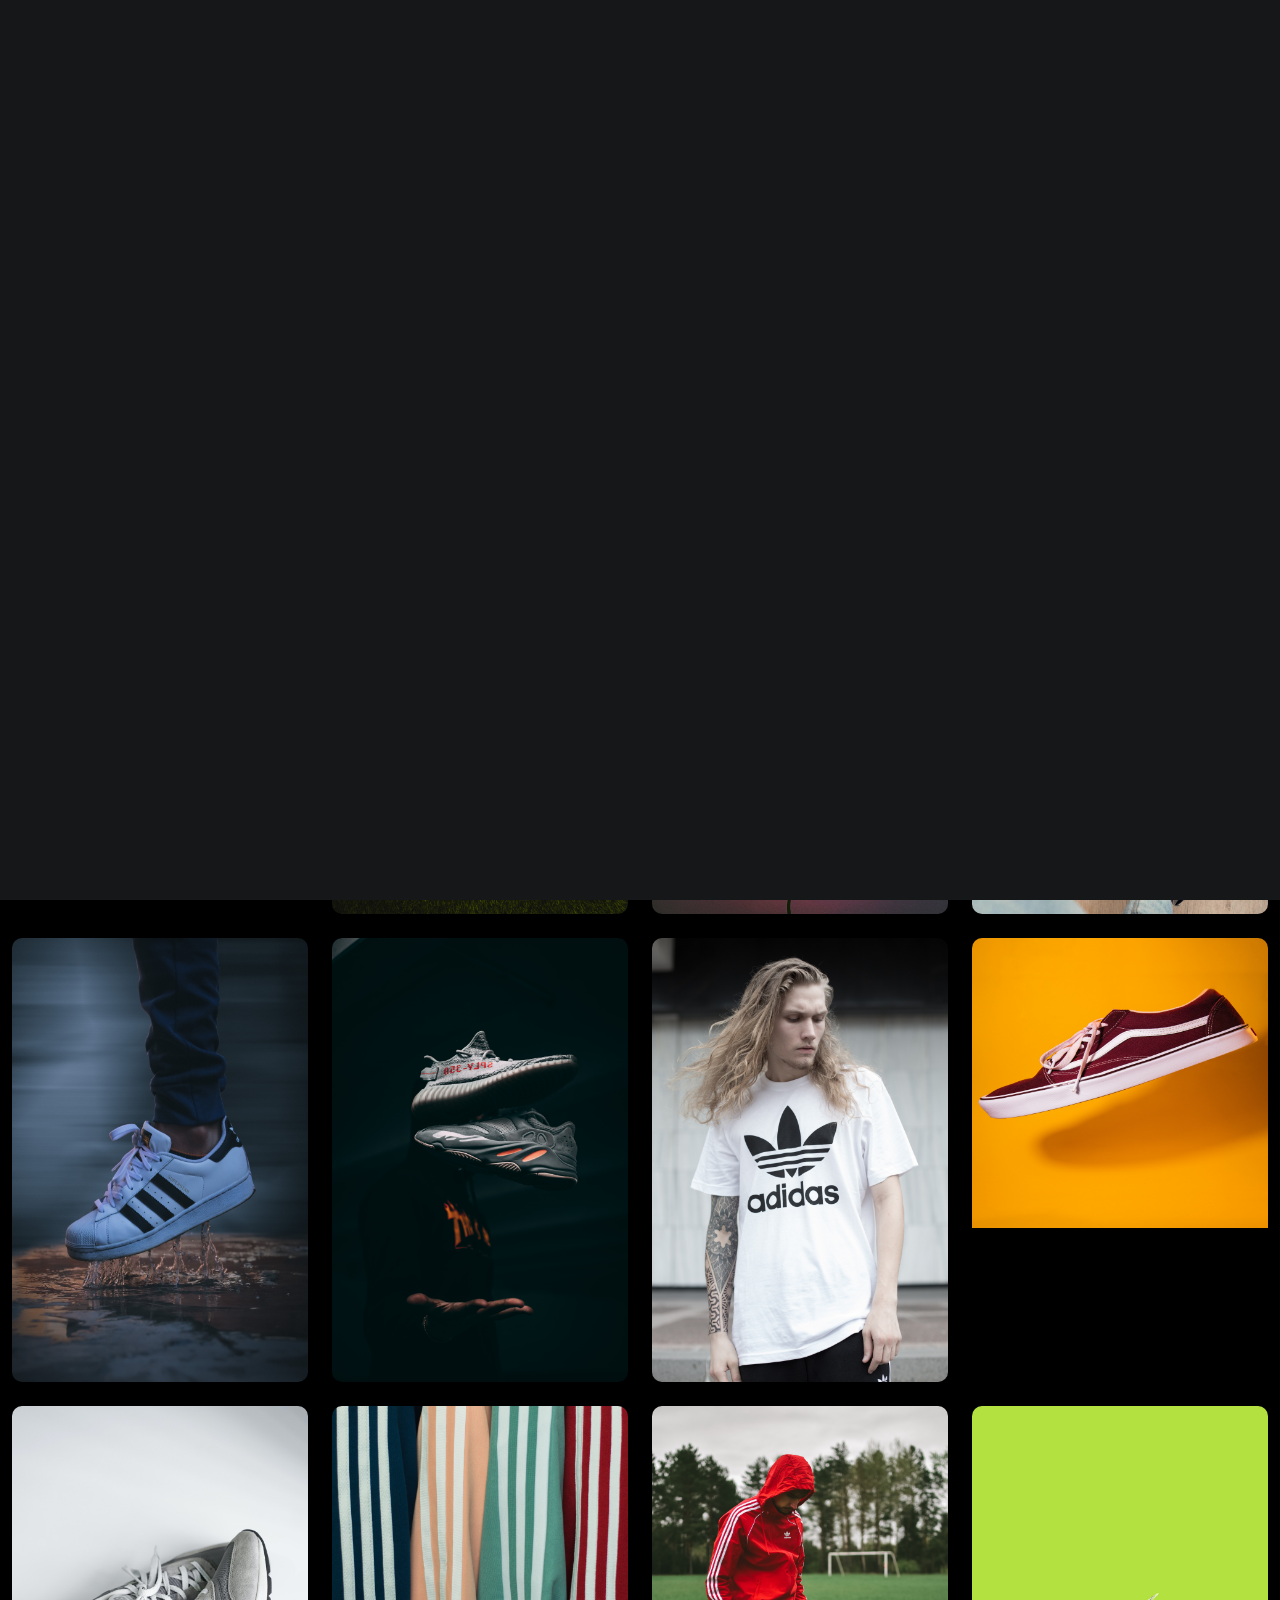
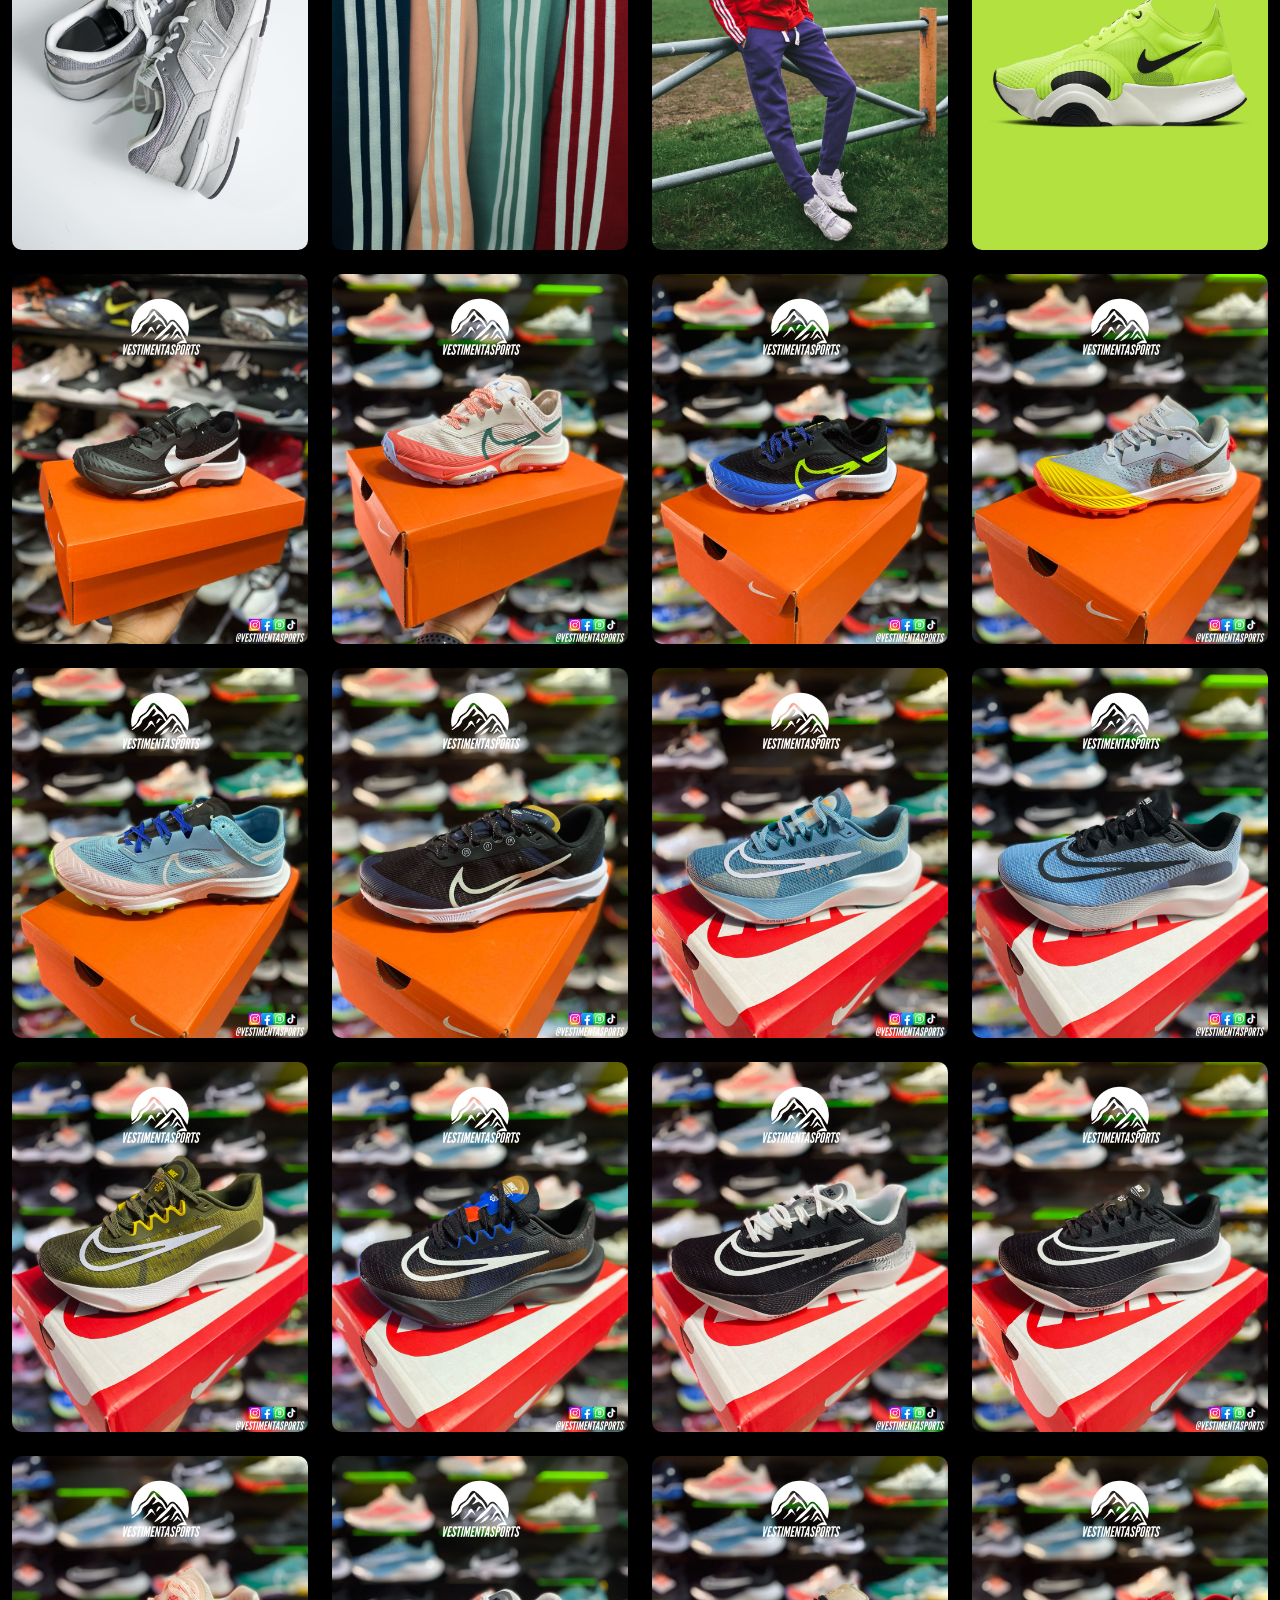
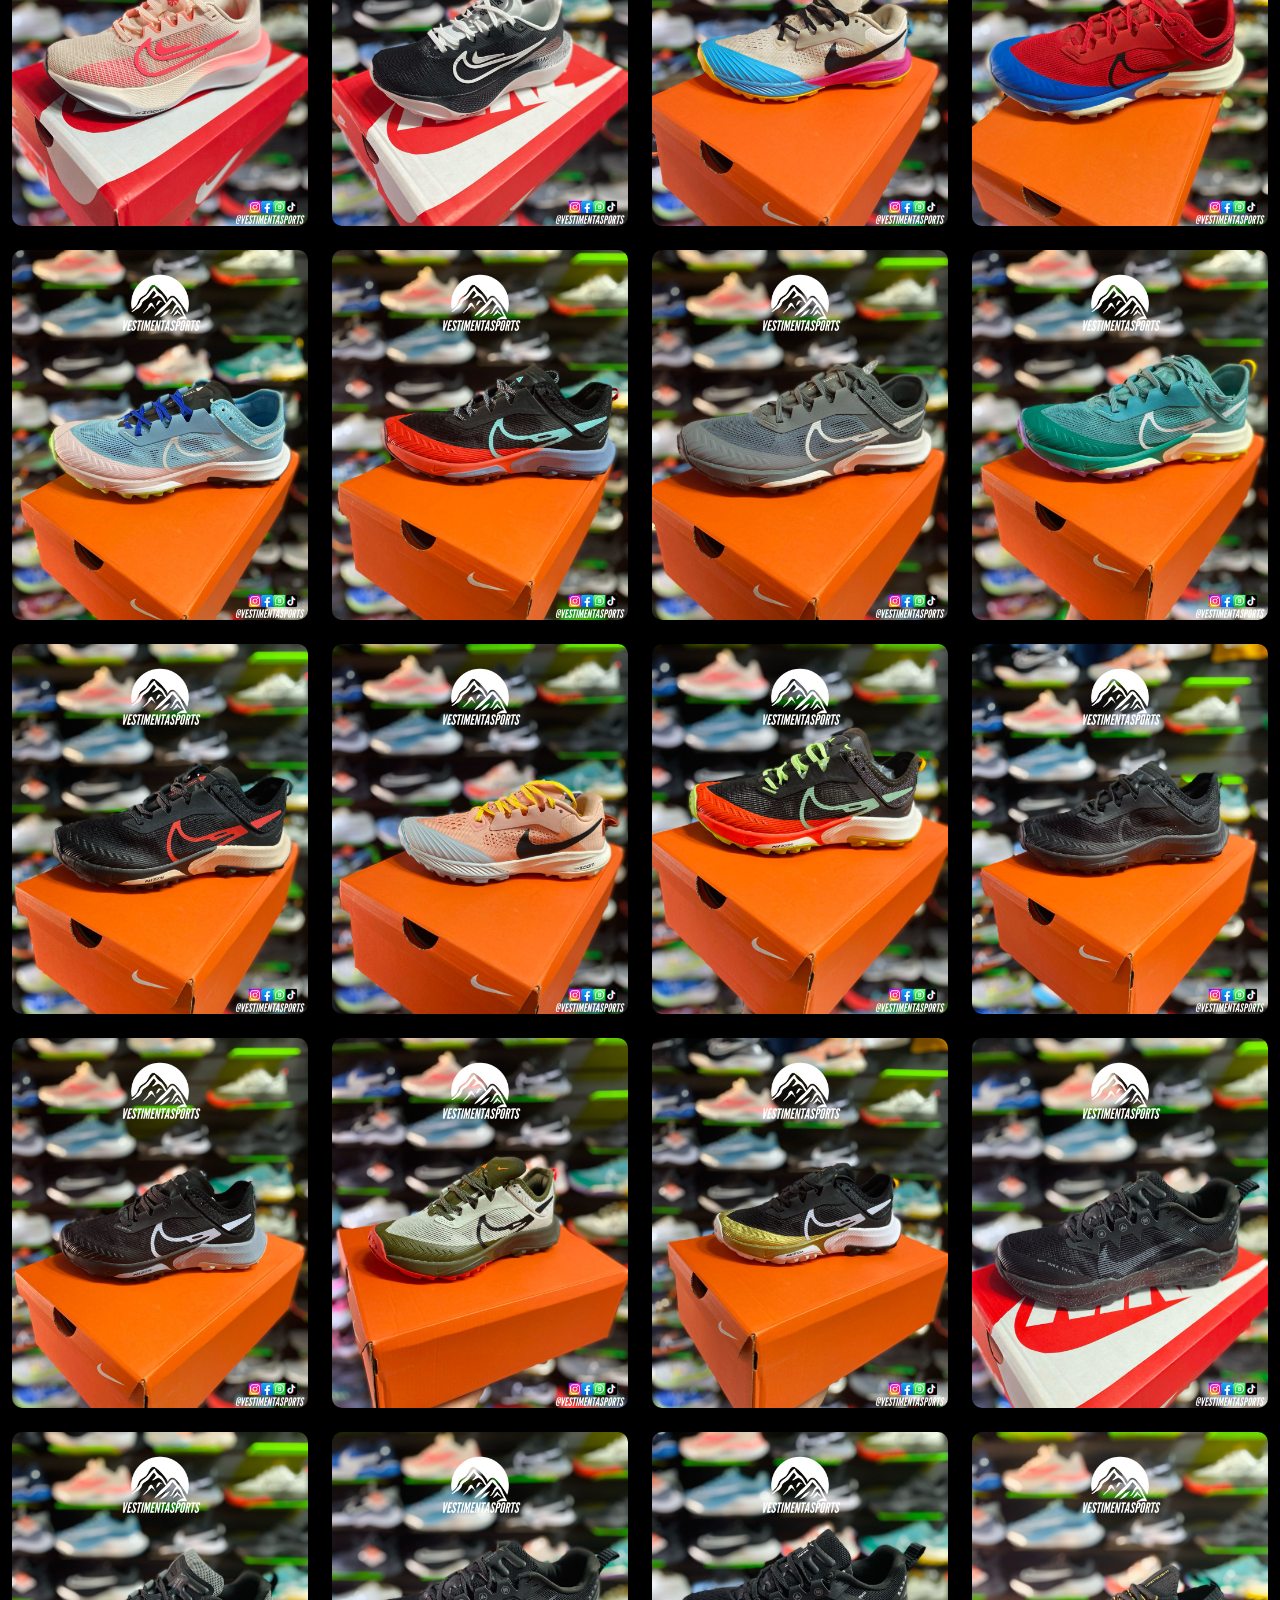
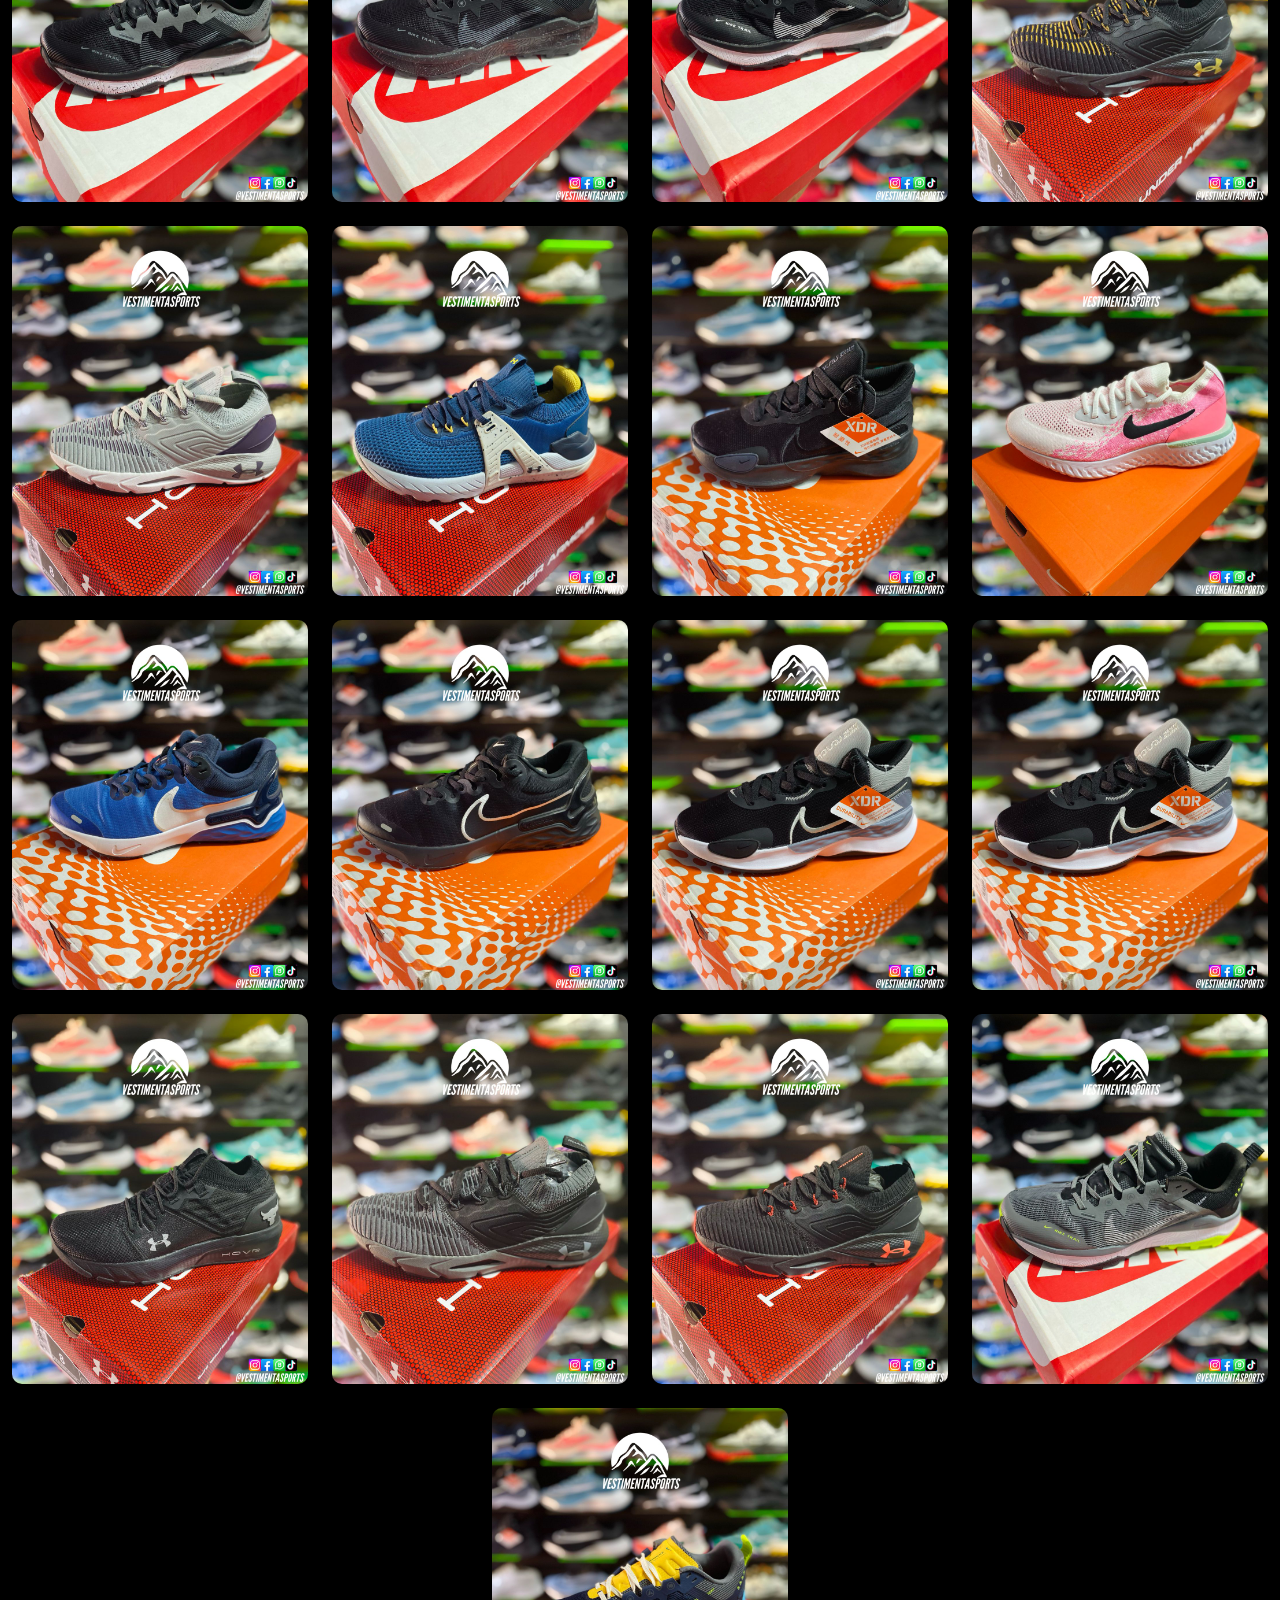
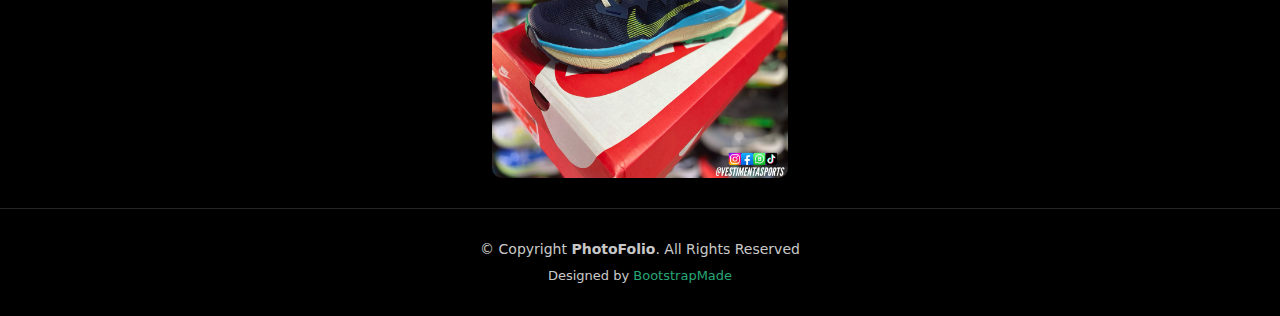
==== commit d13cfd27: "Version 1.6.1" ====
--- a/index.html
+++ b/index.html
@@ -55,7 +55,7 @@
         <!-- Uncomment the line below if you also wish to use an image logo -->
         <!-- <img src="assets/img/logo.png" alt=""> -->
         <i class="bi bi-camera"></i>
-        <h3> VESTIMENTAS SPORTS ⚡</h3>
+        <h3> ⚡⚡ VESTIMENTAS SPORTS ⚡⚡</h3>
       </a>
 
       <nav id="navbar" class="navbar">
@@ -102,7 +102,7 @@
       <div class="row justify-content-center">
         <div class="col-lg-6 text-center">
           <h2>
-           VESTIMENTAS SPORTS 
+           ⚡⚡ VESTIMENTAS SPORTS ⚡⚡
          </h2>
           <p>Tienda Virtual, canzado deportivo, camisetas, playeras, y mas.</p>
           <a href="contact.html" class="btn-get-started">Mas informacion al proveedor</a>
